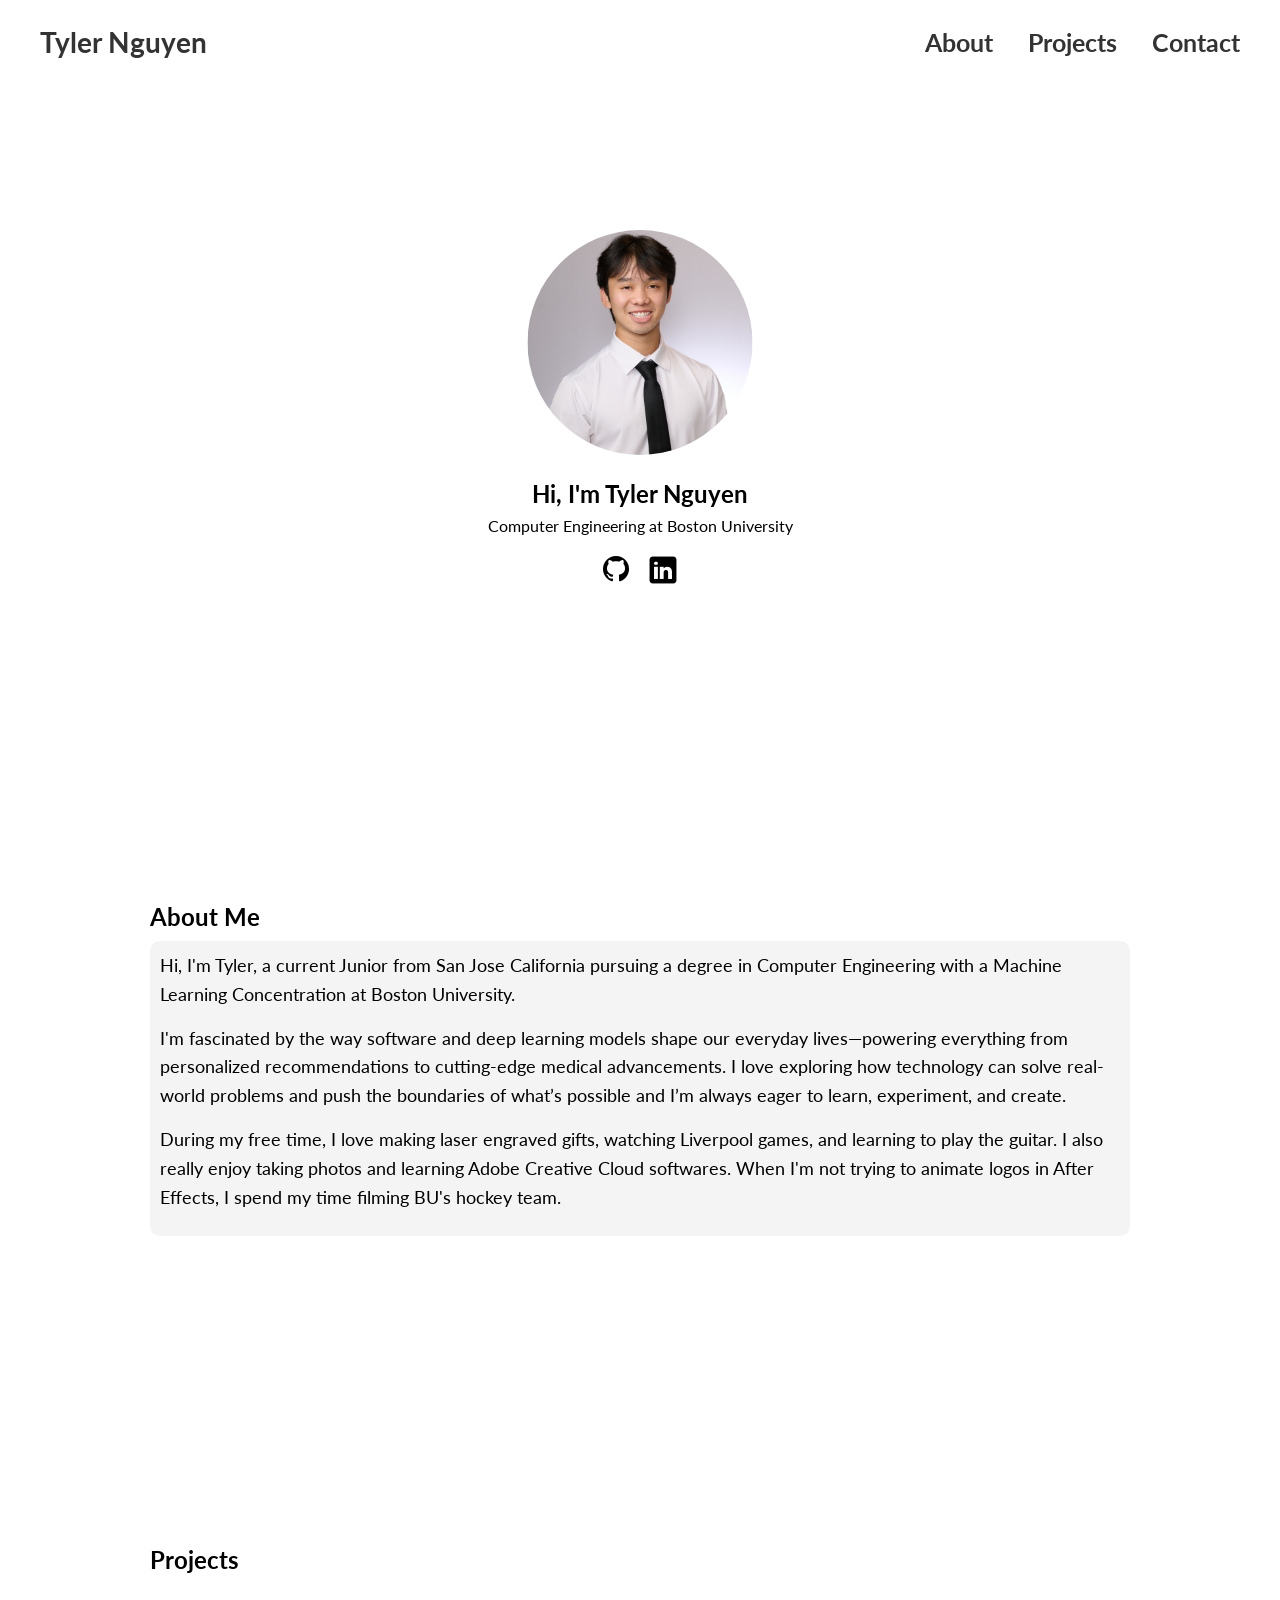
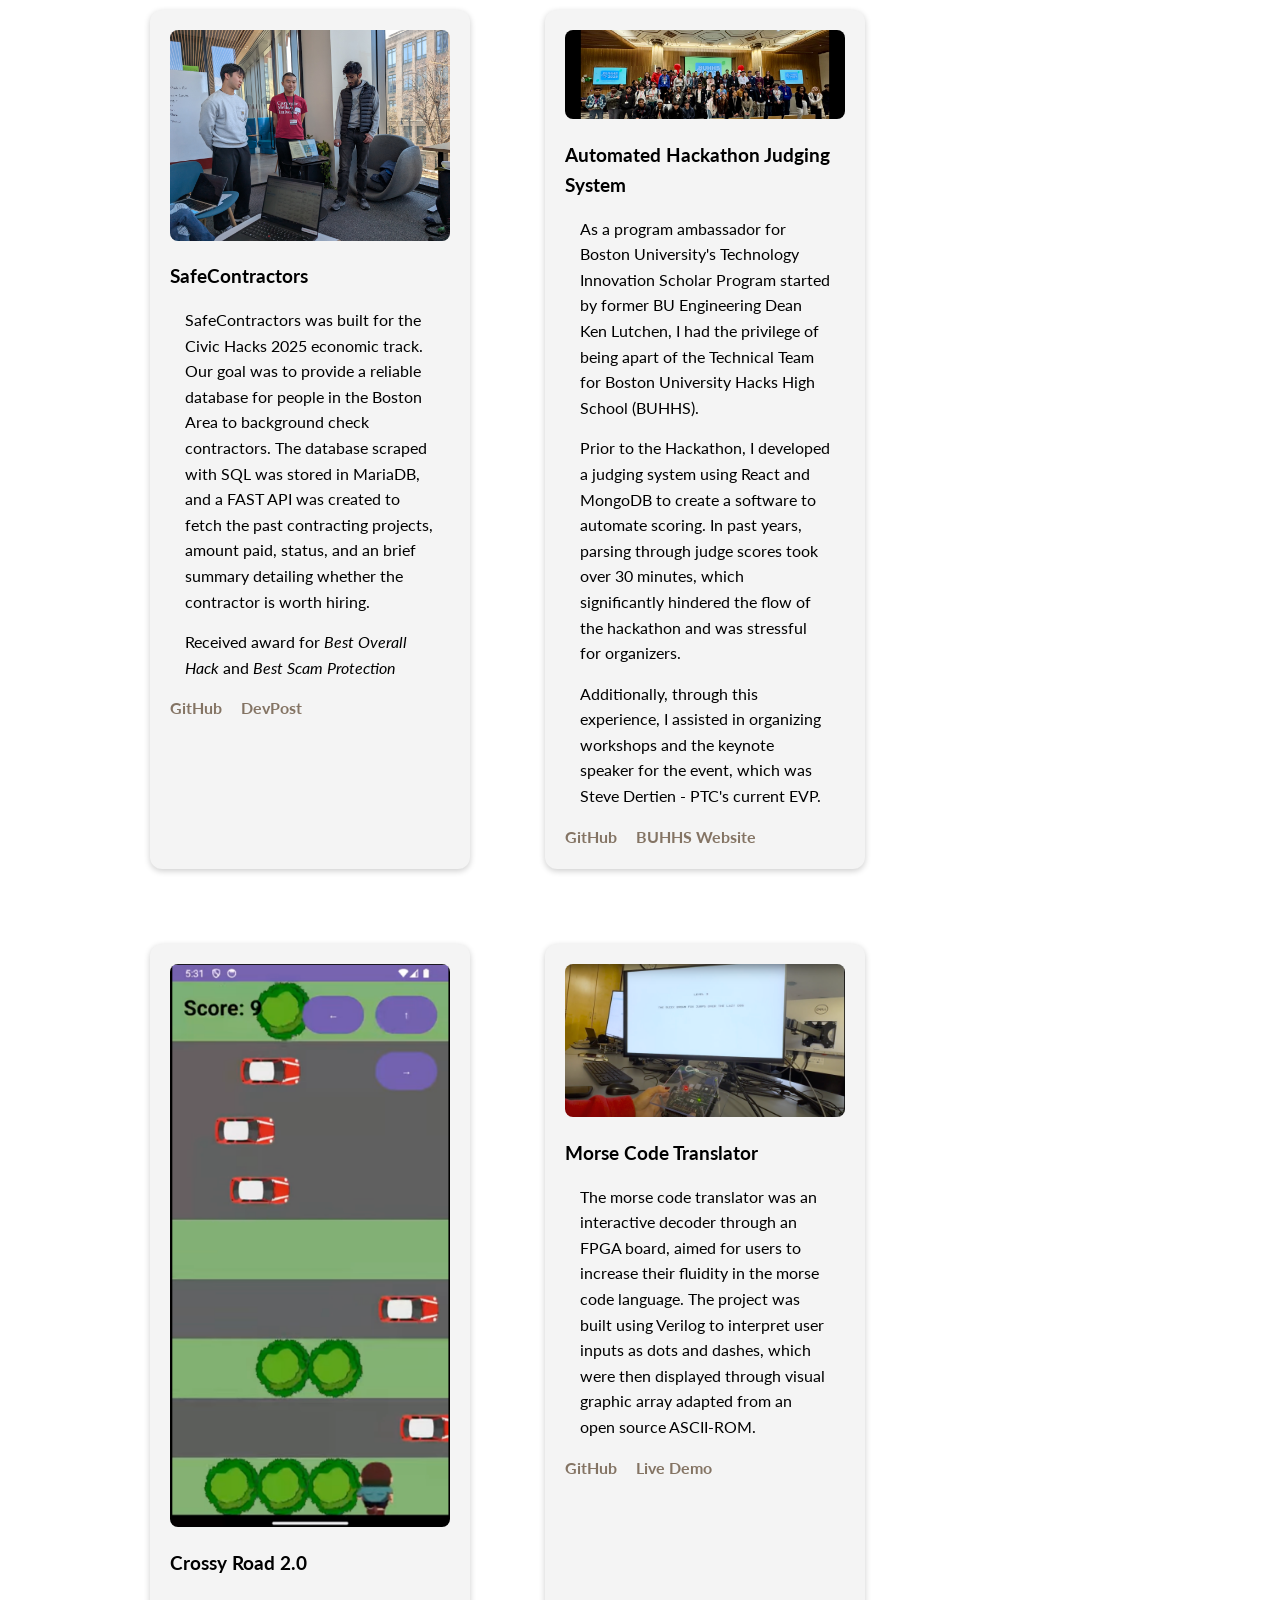
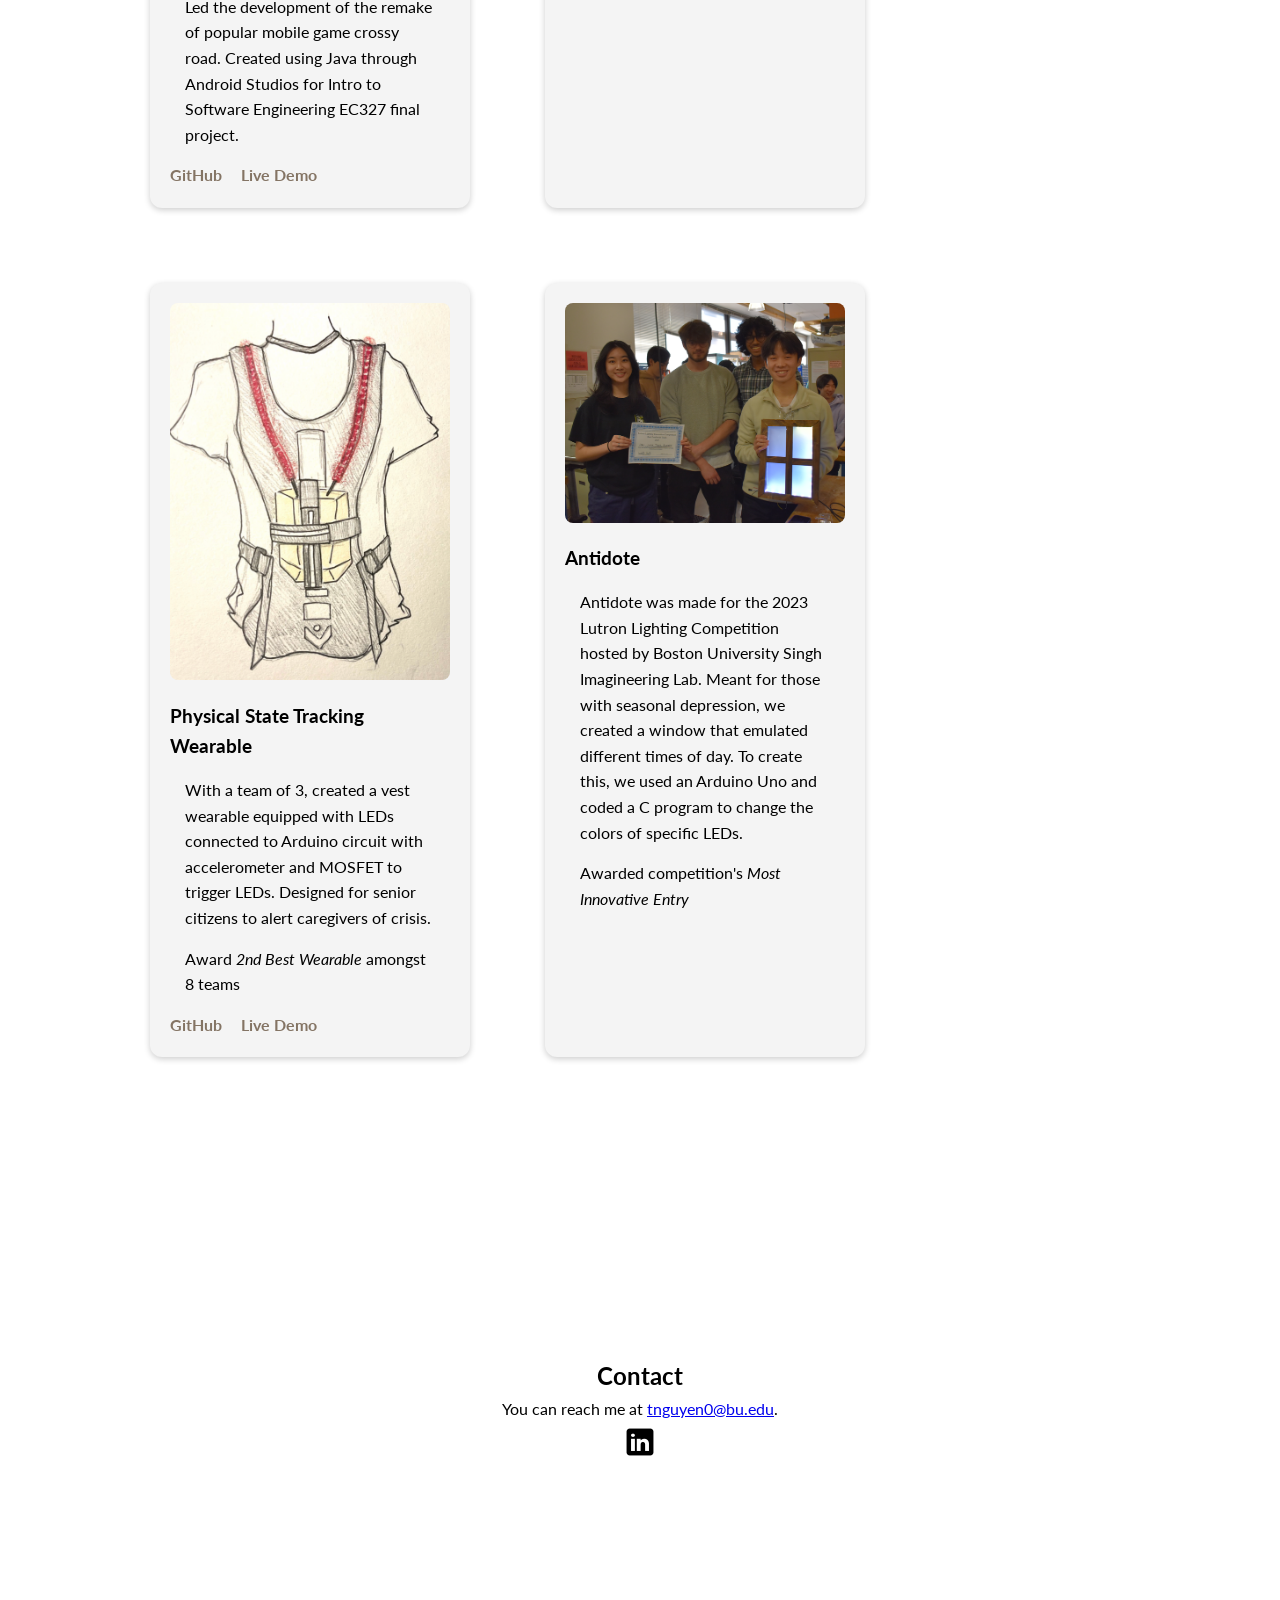
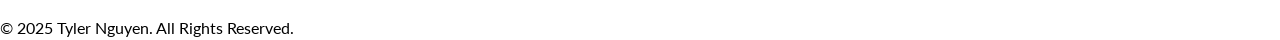
==== index.html @ a9793515 "basic functionality" ====
<!DOCTYPE html>
<html lang="en">
<head>
  <meta charset="UTF-8">
  <meta name="viewport" content="width=device-width, initial-scale=1.0">
  <title>Tyler Nguyen's Portfolio</title>
  <link rel="stylesheet" href="style.css">
</head>
<body>
  <!-- Navigation Bar -->
  <header>
    <div class="top-bar">
      <div class="profile-icon">
        <a href="#about"> Tyler Nguyen </a>
      </div>
      <nav class="top-nav">
        <ul>
          <li><a href="about">About</a></li>
          <li><a href="projects">Projects</a></li>
          <li><a href="contact">Contact</a></li>
        </ul>
      </nav>
    </div>
  </header>

  <!-- About Section -->
  <section id="about">
    <div class="profile-container">
      <!-- Profile Picture -->
      <img class="profile-pic" src="TylerNguyenprofile.jpg" alt="Tyler Nguyen">
      <!-- Profile Info and Social Icons -->
      <div class="profile-info">
        <h1>Hi, I'm Tyler Nguyen</h1>
        <p>Computer Engineering at Boston University</p>
        <div id="icon-links">
          <img 
            src="images/github-icon.png" 
            alt="GitHub" 
            class="icon"
            onclick="window.open('https://github.com/tylrnguyen', '_blank')"
          />
          <img 
            src="images/linkedin-pic.png" 
            alt="LinkedIn" 
            class="icon"
            onclick="window.open('https://www.linkedin.com/in/tyler-nguyen-731602294/', '_blank')"
          />
        </div>
      </div>
    </div>
  </section>

  <section id="about-section">
    <h1>About Me</h1>
    <div class="about-section">
      <p>Hi, I'm Tyler, a current Junior from San Jose California pursuing a degree in Computer Engineering with a Machine Learning Concentration at Boston University.</p>
      <p>I'm fascinated by the way software and deep learning models shape our everyday lives—powering everything from personalized recommendations to cutting-edge medical advancements. I love exploring how technology can solve real-world problems and push the boundaries of what’s possible and I’m always eager to learn, experiment, and create.</p>
      <p>During my free time, I love making laser engraved gifts, watching Liverpool games, and learning to play the guitar. I also really enjoy taking photos and learning Adobe Creative Cloud softwares. When I'm not trying to animate logos in After Effects, I spend my time filming BU's hockey team.</p>
    </div>
  </section>

  <!-- Projects Section -->
  <section id="projects">
    <h2>Projects</h2>
    
    <div class="projects-container">
      
      <!-- Project 1 -->
      <div class="project-card">
        <img src="images/project1.jpg" alt="Project 1" class="project-image">
        <div class="project-info">
          <h3>SafeContractors</h3>
          <p>SafeContractors was built for the Civic Hacks 2025 economic track. Our goal was to provide a reliable database for people in the Boston Area to background check contractors. The database scraped with SQL was stored in MariaDB, and a FAST API was created to fetch the past contracting projects, amount paid, status, and an brief summary detailing whether the contractor is worth hiring.</p>
          <p>Received award for <i>Best Overall Hack</i> and <i>Best Scam Protection</i></p>
          <div class="project-links">
            <a href="https://github.com/Aseeef/safe-contractor" target="_blank">GitHub</a>
            <a href="https://devpost.com/software/safe-contractors" target="_blank">DevPost</a>
          </div>
        </div>
      </div>
  
      <!-- Project 2 -->
      <div class="project-card">
        <img src="images/project-2.jpeg" alt="Project 2" class="project-image">
        <div class="project-info">
          <h3>Automated Hackathon Judging System</h3>
          <p>As a program ambassador for Boston University's Technology Innovation Scholar Program started by former BU Engineering Dean Ken Lutchen, I had the privilege of being apart of the Technical Team for Boston University Hacks High School (BUHHS).</p>
          <p>Prior to the Hackathon, I developed a judging system using React and MongoDB to create a software to automate scoring. In past years, parsing through judge scores took over 30 minutes, which significantly hindered the flow of the hackathon and was stressful for organizers.</p>
          <p>Additionally, through this experience, I assisted in organizing workshops and the keynote speaker for the event, which was Steve Dertien - PTC's current EVP.</p>
          <div class="project-links">
            <a href="https://github.com/tylrnguyen/BUHHS-judging" target="_blank">GitHub</a>
            <a href="https://buhhs.com/" target="_blank">BUHHS Website</a>
          </div>
        </div>
      </div>

      <!-- Project 4 -->
      <div class="project-card">
        <img src="images/project-4.png" alt="Project 4" class="project-image">
        <div class="project-info">
          <h3>Crossy Road 2.0</h3>
          <p>Led the development of the remake of popular mobile game crossy road. Created using Java through Android Studios for Intro to Software Engineering EC327 final project. </p>
          <div class="project-links">
            <a href="https://github.com/tylrnguyen/crossy-road-remix" target="_blank">GitHub</a>
            <a href="https://www.youtube.com/watch?v=ATaiEczR6pk&ab_channel=TylerNguyen" target="_blank">Live Demo</a>
          </div>
        </div>
      </div>

      <!-- Project 3 -->
      <div class="project-card">
        <img src="images/project-3.png" alt="Project 3" class="project-image">
        <div class="project-info">
          <h3>Morse Code Translator</h3>
          <p>The morse code translator was an interactive decoder through an FPGA board, aimed for users to increase their fluidity in the morse code language. The project was built using Verilog to interpret user inputs as dots and dashes, which were then displayed through visual graphic array adapted from an open source ASCII-ROM.</p>
          <div class="project-links">
            <a href="https://github.com/eg-conley/EC311_project" target="_blank">GitHub</a>
            <a href="https://www.youtube.com/watch?v=uQqC6ffjwro" target="_blank">Live Demo</a>
          </div>
        </div>
      </div>

      

      <!-- Project 5 -->
      <div class="project-card">
        <img src="images/project-5.png" alt="Project 5" class="project-image">
        <div class="project-info">
          <h3>Physical State Tracking Wearable</h3>
          <p>With a team of 3, created a vest wearable equipped with LEDs connected to Arduino circuit with accelerometer and MOSFET to trigger LEDs. Designed for senior citizens to alert caregivers of crisis.</p>
          <p>Award <i>2nd Best Wearable</i> amongst 8 teams</p>
          <div class="project-links">
            <a href="https://github.com/yourgithub/project2" target="_blank">GitHub</a>
            <a href="https://yourprojectlink.com" target="_blank">Live Demo</a>
          </div>
        </div>
      </div>

      <!-- Project 6 -->
      <div class="project-card">
        <img src="images/project-6.png" alt="Project 6" class="project-image">
        <div class="project-info">
          <h3>Antidote</h3>
          <p>Antidote was made for the 2023 Lutron Lighting Competition hosted by Boston University Singh Imagineering Lab. Meant for those with seasonal depression, we created a window that emulated different times of day. To create this, we used an Arduino Uno and coded a C program to change the colors of specific LEDs.</p>
          <p>Awarded competition's <i>Most Innovative Entry</i> </p>
          <!--
          <div class="project-links">
            <a href="https://github.com/yourgithub/project2" target="_blank">GitHub</a>
            <a href="https://yourprojectlink.com" target="_blank">Live Demo</a>
          </div>
          -->
        </div>
      </div>
  
    </div>
  </section>

  <!-- Contact Section -->
  <section id="contact">
    <h1>Contact</h1>
    <p>You can reach me at <a href="mailto:tnguyen0@bu.edu">tnguyen0@bu.edu</a>.</p>
    <!-- Add LinkedIn Icon -->
    <div id="contact-icons">
      <img 
        src="images/linkedin-pic.png" 
        alt="LinkedIn" 
        class="icon"
        onclick="window.open('https://www.linkedin.com/in/tyler-nguyen-731602294/', '_blank')"
      />
    </div>
  </section>

  <footer>
    <p>© 2025 Tyler Nguyen. All Rights Reserved.</p>
  </footer>

  <!-- External and Custom Scripts -->
  <script src="https://ui.aceternity.com/path/to/aceternity-ui.min.js"></script>
  <script src="script.js"></script>
</body>
</html>
---- style.css ----
/* Basic styles */
@import url('https://fonts.googleapis.com/css2?family=Lato:wght@300;400;700;900&display=swap');

* {
  margin: 0;
  padding: 0;
  box-sizing: border-box;
}

body {
  font-family: "Lato", sans-serif;
  line-height: 1.6;
  padding-top: 80px;
}

html {
  scroll-behavior: smooth;
}

header {
  position: fixed;
  top: 0;
  left: 0;
  width: 100%;
  z-index: 1000; /* Ensures the header stays on top */
  background-color: #fff; /* Add a background if needed */
  padding: 10px 20px;
}

.top-bar {
  display: flex;
  justify-content: space-between;
  align-items: center;
  padding: 10px 20px; 
}

.profile-icon a {
  text-decoration: none;
  color: #333;
  font-weight: bold;
  font-size: 28px;
}

.top-nav ul {
  list-style: none;
  display: flex;
}

.top-nav li {
  margin-left: 35px;
}

.top-nav a {
  text-decoration: none;
  color: #333;
  font-weight: bold;
  font-size: 25px;
}

/* Profile Section */
.profile-container {
  position: relative;
  padding-top: 75px; /* Adjust to provide space for the profile picture */
}

.profile-pic {
  width: 225px;
  height: 225px;
  border-radius: 50%;
  object-fit: cover;
  object-position: 35%;
  position: absolute;
  top: 0;
  left: 50%;
  transform: translateX(-50%);
}

.profile-info {
  text-align: center;
  margin-top: 170px; /* Space to push the text below the profile picture */
}

/* Social Icons in About Section */
#icon-links {
  margin-top: 10px;
}

#icon-links .icon {
  width: 32px;
  height: 32px;
  margin: 5px;
  cursor: pointer;
}

/* Section Styling */
section {
  padding: 150px;
}

/* About */
.about-section {
  margin-top: 5px;
  margin-bottom: 5px;
  font-size: 18px;
  background-color: #f4f4f4;
  padding: 10px;
  border-radius: 10px;
}

.about-section p {
  margin-bottom: 15px;
}


.projects-container {
  display: flex;
  flex-wrap: wrap; 
  /* grid-template-columns: repeat(auto-fil, minmax(300px,1fr)); */ 
  gap: 75px; 
  margin-top: 30px;
}
/* Project Card */

.project-card {
  background-color: #f4f4f4; /* or #fff, depending on your design */
  color: rgb(0, 0, 0); /* switch to #333 if using a white background */
  width: 320px;
  border-radius: 12px;
  padding: 20px;
  box-shadow: 0 2px 6px rgba(0, 0, 0, 0.2);
  transition: transform 0.2s ease, box-shadow 0.2s ease;
}

.project-image {
  width: 100%;
  height: auto; /* maintain aspect ratio */
  border-radius: 8px;
  margin-bottom: 15px;
}

.project-card:hover {
  transform: translateY(-4px);
  box-shadow: 0 8px 15px rgba(0, 0, 0, 0.25);
}

.project-title {
  font-size: 1.5rem;
  margin-bottom: 10px;
  /* If you want to transform text, e.g. uppercase: text-transform: uppercase; */
}

.project-tech {
  font-size: 0.9rem;
  margin-bottom: 10px;
}

.project-links a {
  color: #847464; /* Example Spotify green or your brand color */
  text-decoration: none;
  font-weight: bold;
  margin-right: 15px;
  transition: color 0.2s ease;
}

.project-links a:hover {
  color: #8aaecc; /* Slightly lighter shade on hover */
}

.project-info p {
  margin: 15px; 
}

#contact {
  text-align: center;
  padding: 150px 20px; /* You can adjust the padding if needed */
}

#contact-icons {
  margin-top: 5px;
  /* Center the icons by using inline-block along with text-align on the parent (#contact) */
}

#contact-icons .icon {
  width: 32px;
  height: 32px;
}
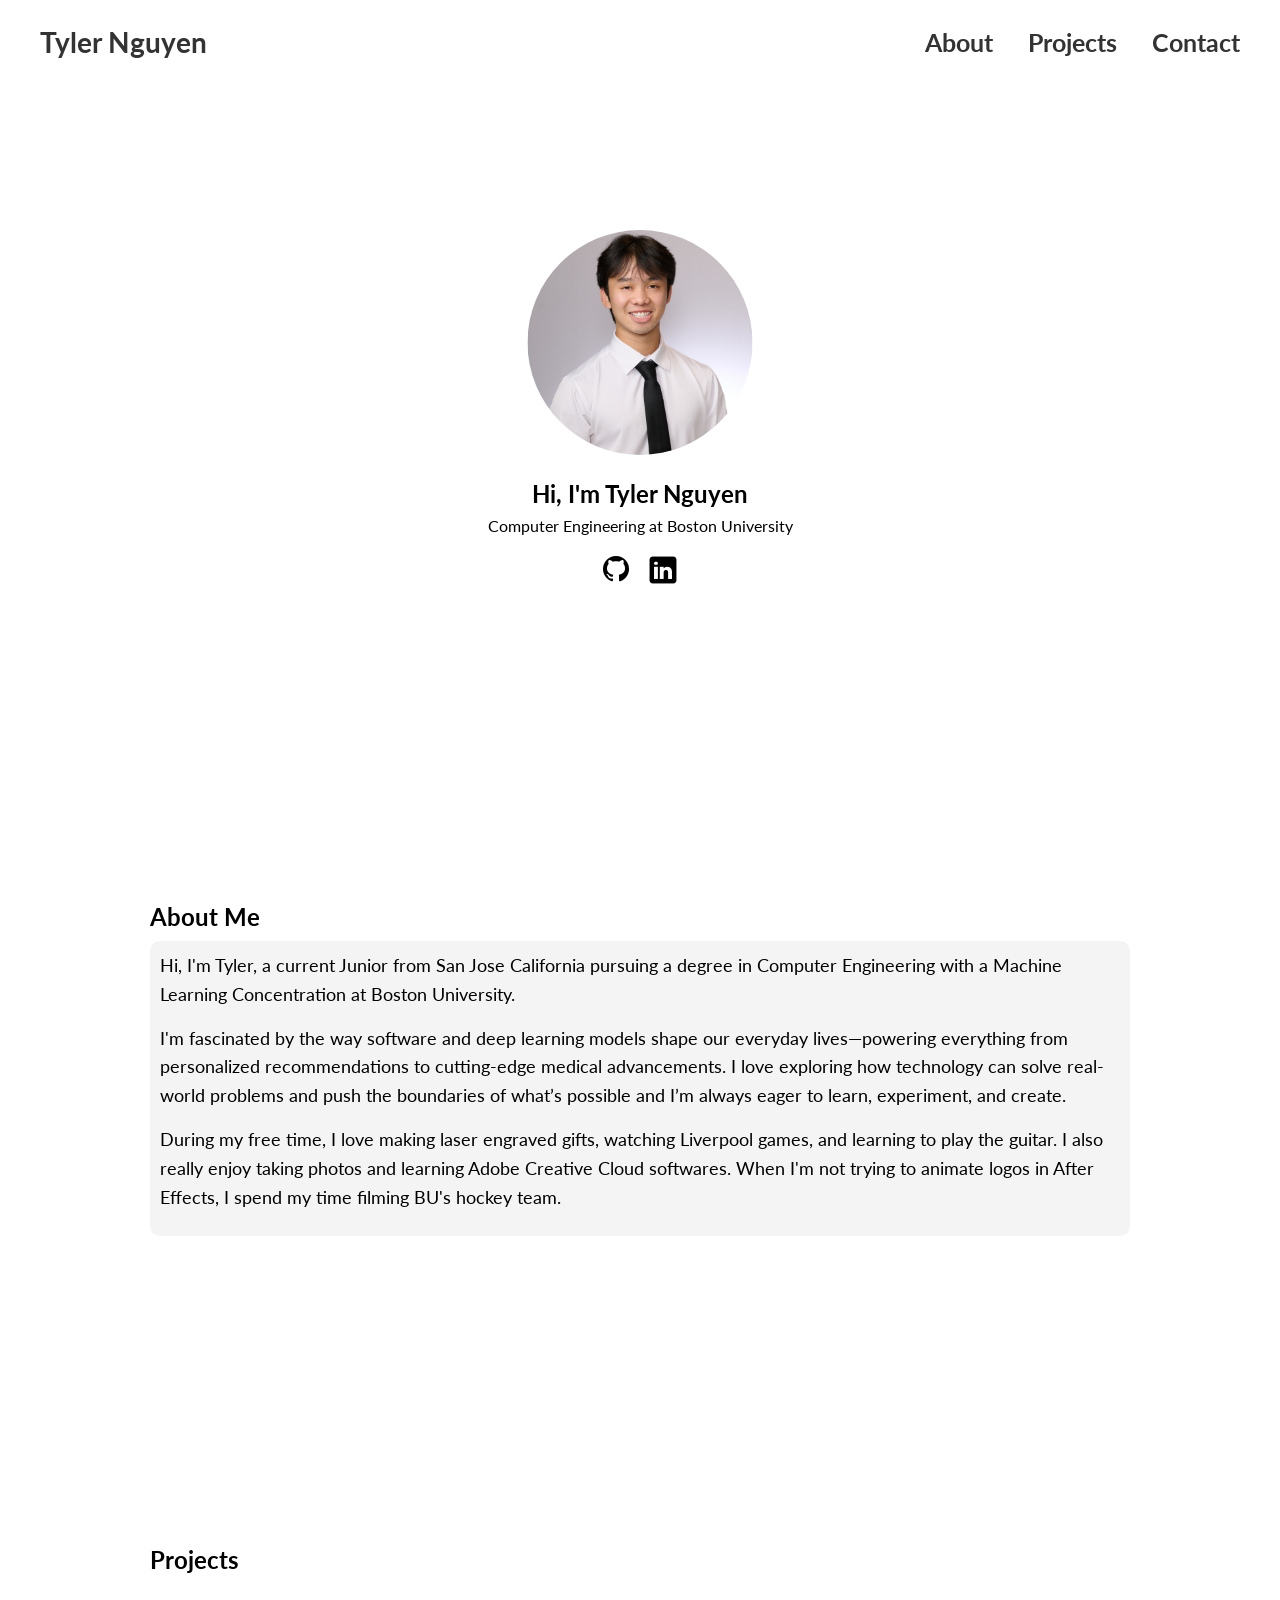
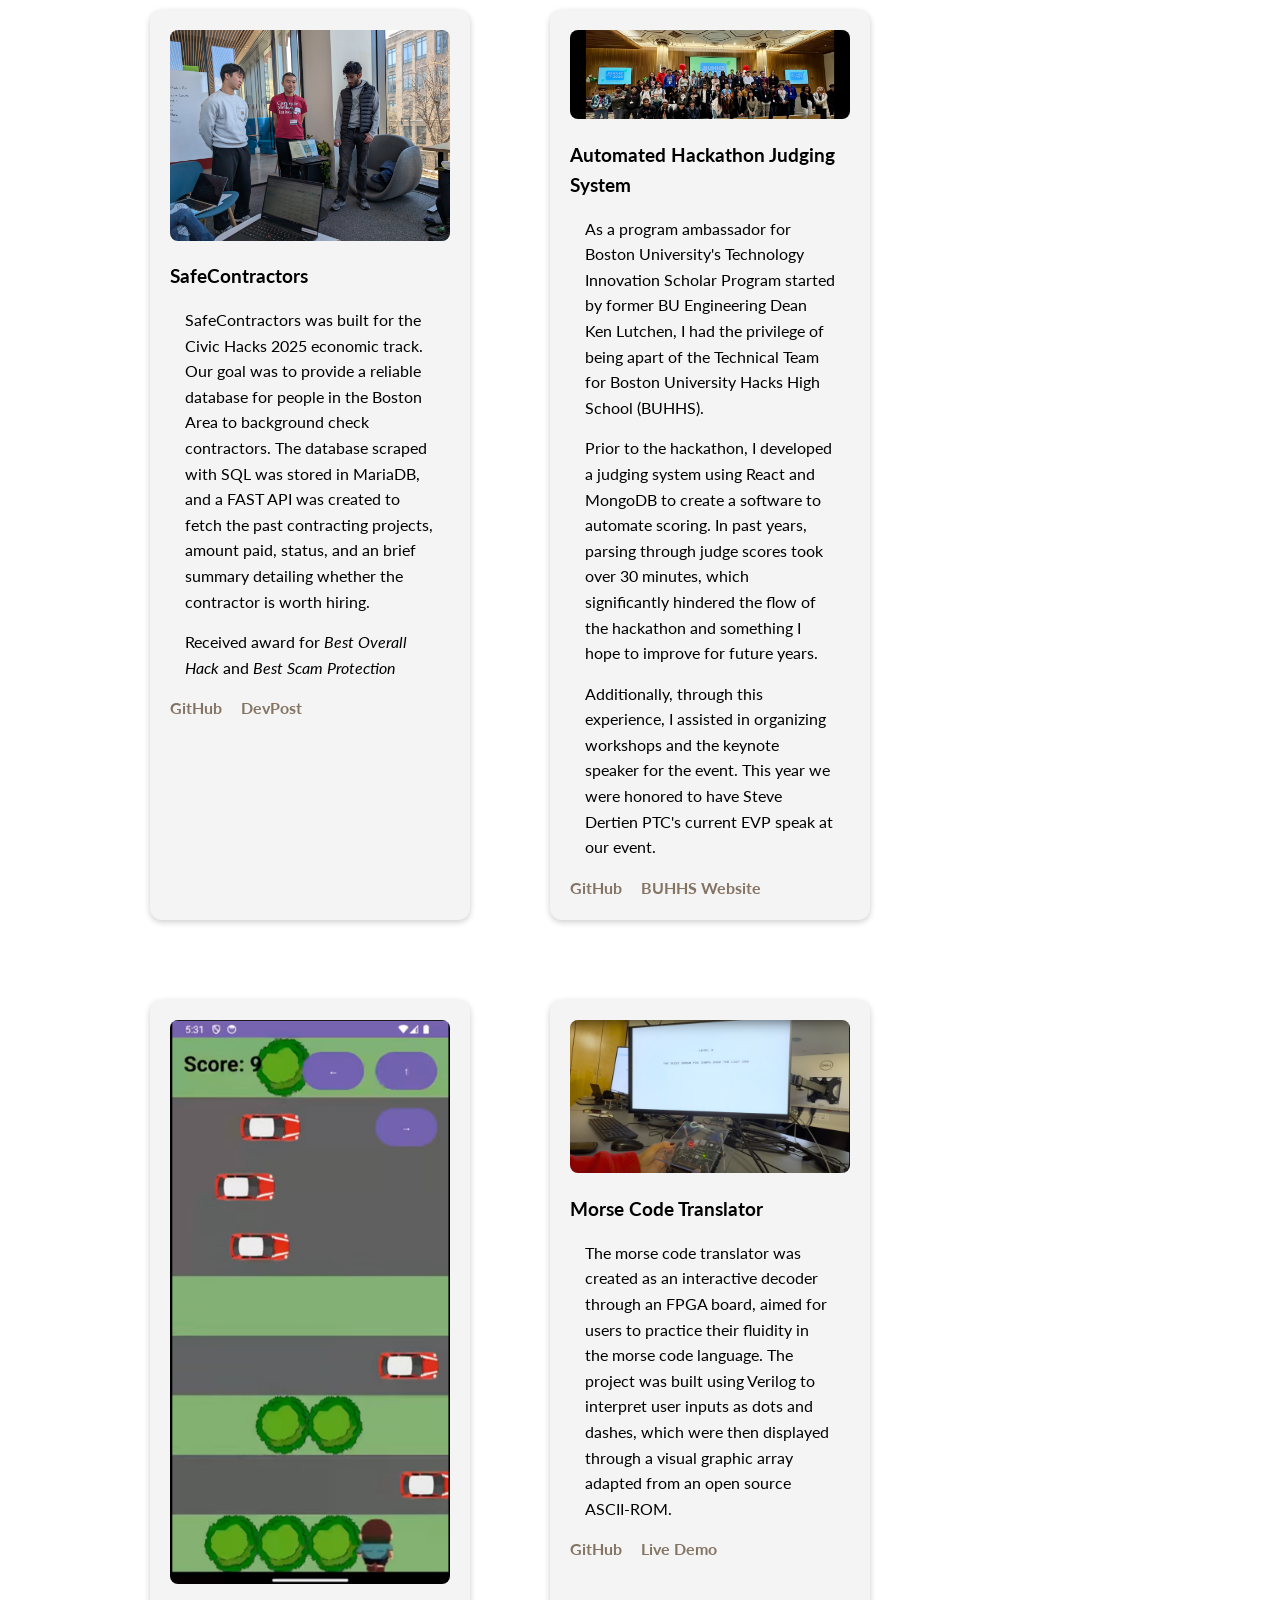
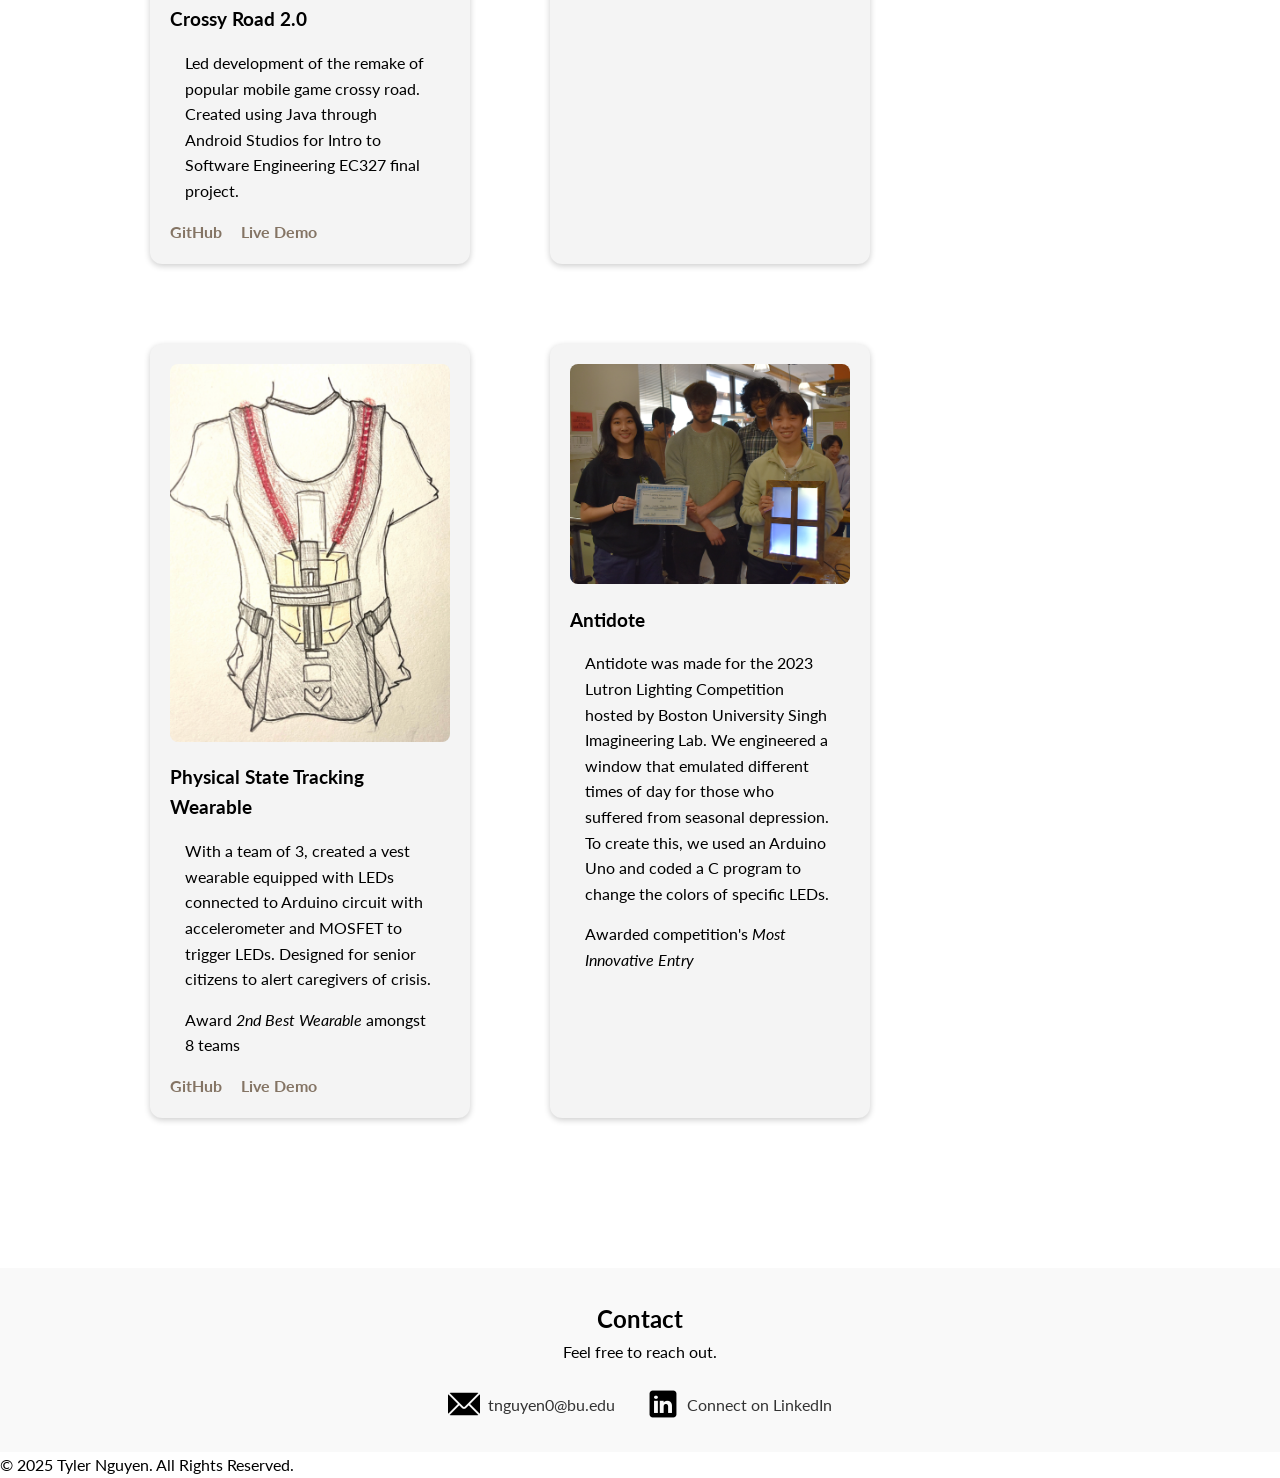
==== commit b2e580f0: "contact update" ====
--- a/index.html
+++ b/index.html
@@ -15,9 +15,9 @@
       </div>
       <nav class="top-nav">
         <ul>
-          <li><a href="about">About</a></li>
-          <li><a href="projects">Projects</a></li>
-          <li><a href="contact">Contact</a></li>
+          <li><a href="#about">About</a></li>
+          <li><a href="#projects">Projects</a></li>
+          <li><a href="#contact">Contact</a></li>
         </ul>
       </nav>
     </div>
@@ -85,8 +85,8 @@
         <div class="project-info">
           <h3>Automated Hackathon Judging System</h3>
           <p>As a program ambassador for Boston University's Technology Innovation Scholar Program started by former BU Engineering Dean Ken Lutchen, I had the privilege of being apart of the Technical Team for Boston University Hacks High School (BUHHS).</p>
-          <p>Prior to the Hackathon, I developed a judging system using React and MongoDB to create a software to automate scoring. In past years, parsing through judge scores took over 30 minutes, which significantly hindered the flow of the hackathon and was stressful for organizers.</p>
-          <p>Additionally, through this experience, I assisted in organizing workshops and the keynote speaker for the event, which was Steve Dertien - PTC's current EVP.</p>
+          <p>Prior to the hackathon, I developed a judging system using React and MongoDB to create a software to automate scoring. In past years, parsing through judge scores took over 30 minutes, which significantly hindered the flow of the hackathon and something I hope to improve for future years.</p>
+          <p>Additionally, through this experience, I assisted in organizing workshops and the keynote speaker for the event. This year we were honored to have Steve Dertien PTC's current EVP speak at our event.</p>
           <div class="project-links">
             <a href="https://github.com/tylrnguyen/BUHHS-judging" target="_blank">GitHub</a>
             <a href="https://buhhs.com/" target="_blank">BUHHS Website</a>
@@ -99,7 +99,7 @@
         <img src="images/project-4.png" alt="Project 4" class="project-image">
         <div class="project-info">
           <h3>Crossy Road 2.0</h3>
-          <p>Led the development of the remake of popular mobile game crossy road. Created using Java through Android Studios for Intro to Software Engineering EC327 final project. </p>
+          <p>Led development of the remake of popular mobile game crossy road. Created using Java through Android Studios for Intro to Software Engineering EC327 final project. </p>
           <div class="project-links">
             <a href="https://github.com/tylrnguyen/crossy-road-remix" target="_blank">GitHub</a>
             <a href="https://www.youtube.com/watch?v=ATaiEczR6pk&ab_channel=TylerNguyen" target="_blank">Live Demo</a>
@@ -112,7 +112,7 @@
         <img src="images/project-3.png" alt="Project 3" class="project-image">
         <div class="project-info">
           <h3>Morse Code Translator</h3>
-          <p>The morse code translator was an interactive decoder through an FPGA board, aimed for users to increase their fluidity in the morse code language. The project was built using Verilog to interpret user inputs as dots and dashes, which were then displayed through visual graphic array adapted from an open source ASCII-ROM.</p>
+          <p>The morse code translator was created as an interactive decoder through an FPGA board, aimed for users to practice their fluidity in the morse code language. The project was built using Verilog to interpret user inputs as dots and dashes, which were then displayed through a visual graphic array adapted from an open source ASCII-ROM.</p>
           <div class="project-links">
             <a href="https://github.com/eg-conley/EC311_project" target="_blank">GitHub</a>
             <a href="https://www.youtube.com/watch?v=uQqC6ffjwro" target="_blank">Live Demo</a>
@@ -141,7 +141,7 @@
         <img src="images/project-6.png" alt="Project 6" class="project-image">
         <div class="project-info">
           <h3>Antidote</h3>
-          <p>Antidote was made for the 2023 Lutron Lighting Competition hosted by Boston University Singh Imagineering Lab. Meant for those with seasonal depression, we created a window that emulated different times of day. To create this, we used an Arduino Uno and coded a C program to change the colors of specific LEDs.</p>
+          <p>Antidote was made for the 2023 Lutron Lighting Competition hosted by Boston University Singh Imagineering Lab. We engineered a window that emulated different times of day for those who suffered from seasonal depression. To create this, we used an Arduino Uno and coded a C program to change the colors of specific LEDs.</p>
           <p>Awarded competition's <i>Most Innovative Entry</i> </p>
           <!--
           <div class="project-links">
@@ -157,18 +157,23 @@
 
   <!-- Contact Section -->
   <section id="contact">
-    <h1>Contact</h1>
-    <p>You can reach me at <a href="mailto:tnguyen0@bu.edu">tnguyen0@bu.edu</a>.</p>
-    <!-- Add LinkedIn Icon -->
-    <div id="contact-icons">
-      <img 
-        src="images/linkedin-pic.png" 
-        alt="LinkedIn" 
-        class="icon"
-        onclick="window.open('https://www.linkedin.com/in/tyler-nguyen-731602294/', '_blank')"
-      />
+    <div class="contact-container">
+      <h2>Contact</h2>
+      <p>Feel free to reach out.</p>
+      <div class="contact-options">
+        <a href="mailto:tnguyen0@bu.edu" class="contact-option">
+          <!-- You can replace with an email icon if available -->
+          <img src="images/email-icon.png" alt="Email Icon" class="icon" />
+          <span>tnguyen0@bu.edu</span>
+        </a>
+        <a href="https://www.linkedin.com/in/tyler-nguyen-731602294/" class="contact-option" target="_blank" rel="noopener noreferrer">
+          <img src="images/linkedin-pic.png" alt="LinkedIn Profile" class="icon" />
+          <span>Connect on LinkedIn</span>
+        </a>
+      </div>
     </div>
   </section>
+  
 
   <footer>
     <p>© 2025 Tyler Nguyen. All Rights Reserved.</p>
--- a/style.css
+++ b/style.css
@@ -116,7 +116,7 @@
   display: flex;
   flex-wrap: wrap; 
   /* grid-template-columns: repeat(auto-fil, minmax(300px,1fr)); */ 
-  gap: 75px; 
+  gap: 80px; 
   margin-top: 30px;
 }
 /* Project Card */
@@ -171,16 +171,37 @@
 }
 
 #contact {
+  padding: 2rem;
+  background-color: #f9f9f9;
   text-align: center;
-  padding: 150px 20px; /* You can adjust the padding if needed */
-}
-
-#contact-icons {
-  margin-top: 5px;
-  /* Center the icons by using inline-block along with text-align on the parent (#contact) */
-}
-
-#contact-icons .icon {
+}
+
+.contact-container {
+  max-width: 600px;
+  margin: 0 auto;
+}
+
+.contact-options {
+  display: flex;
+  justify-content: center;
+  gap: 2rem;
+  margin-top: 1.5rem;
+}
+
+.contact-option {
+  display: flex;
+  align-items: center;
+  text-decoration: none;
+  color: #333;
+  transition: color 0.3s ease;
+}
+
+.contact-option:hover {
+  color: #0077b5; /* Example hover color (LinkedIn blue) */
+}
+
+.contact-option .icon {
   width: 32px;
   height: 32px;
+  margin-right: 0.5rem;
 }
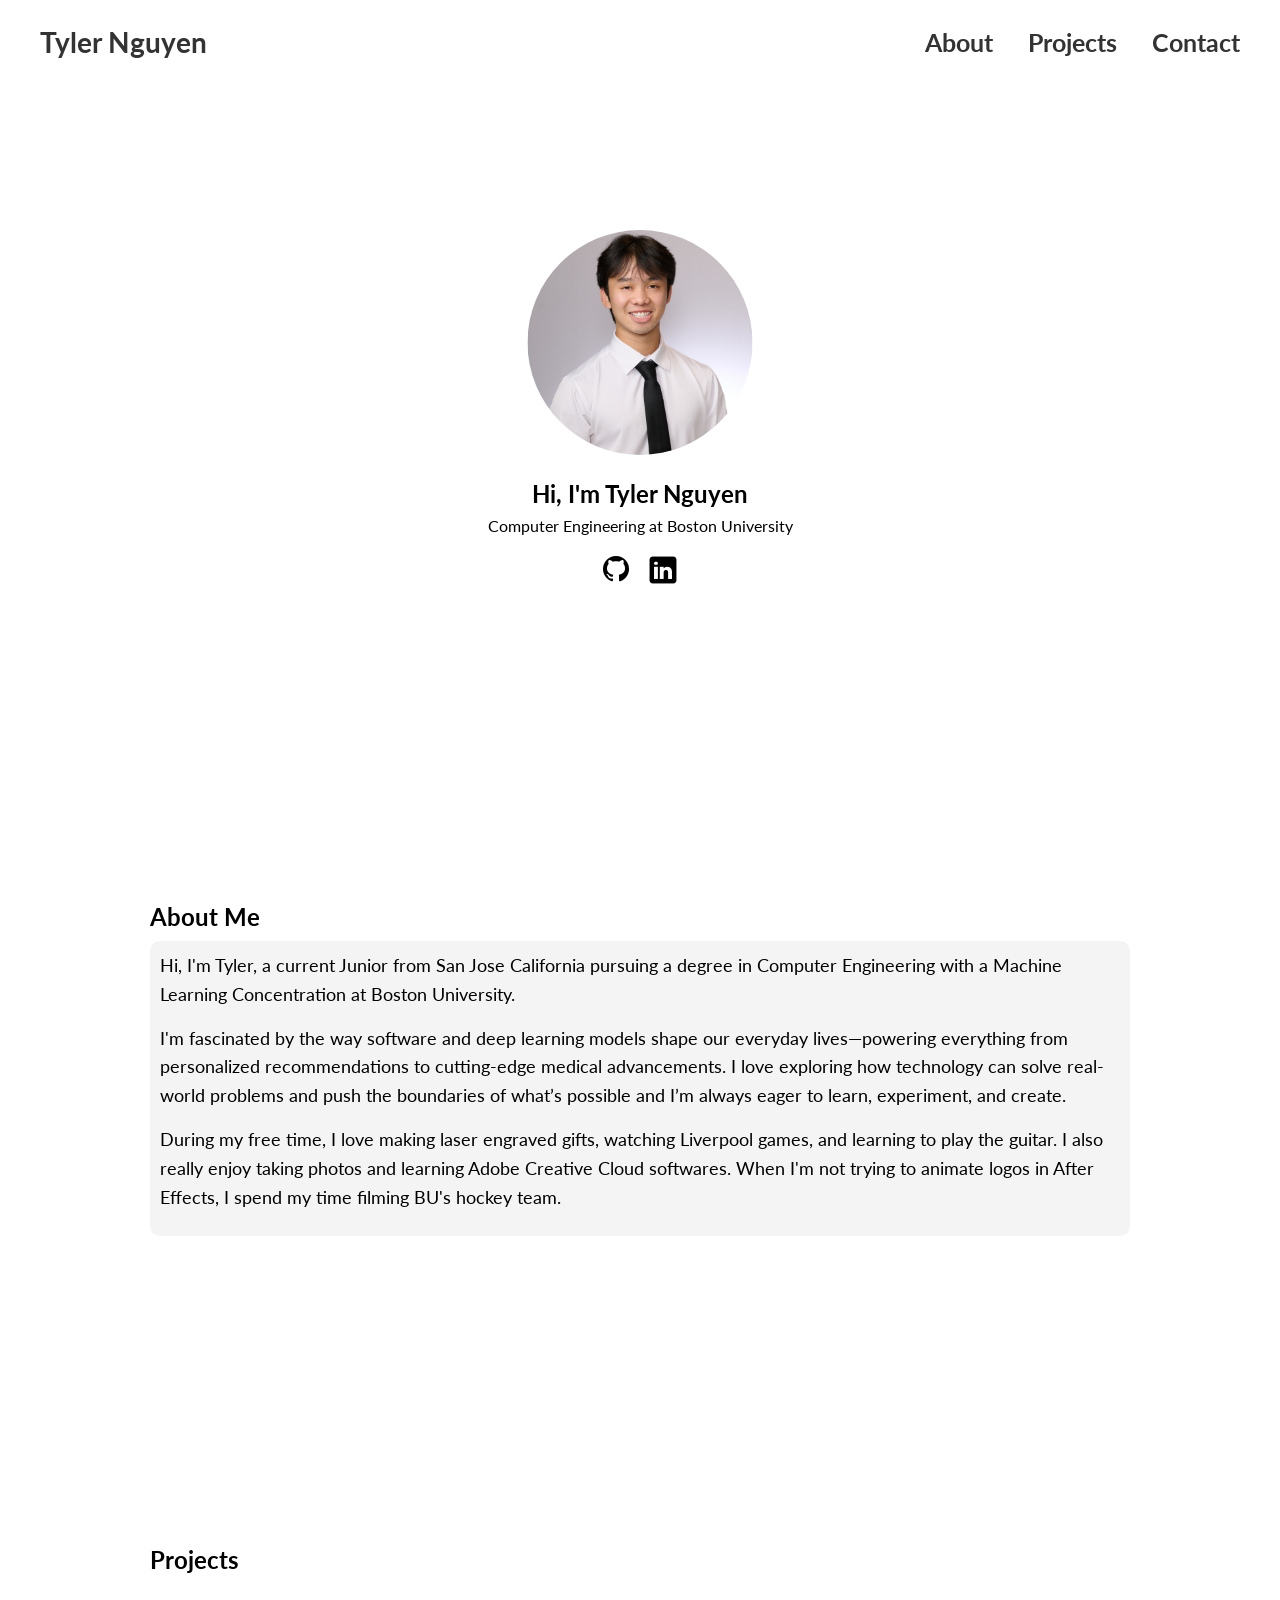
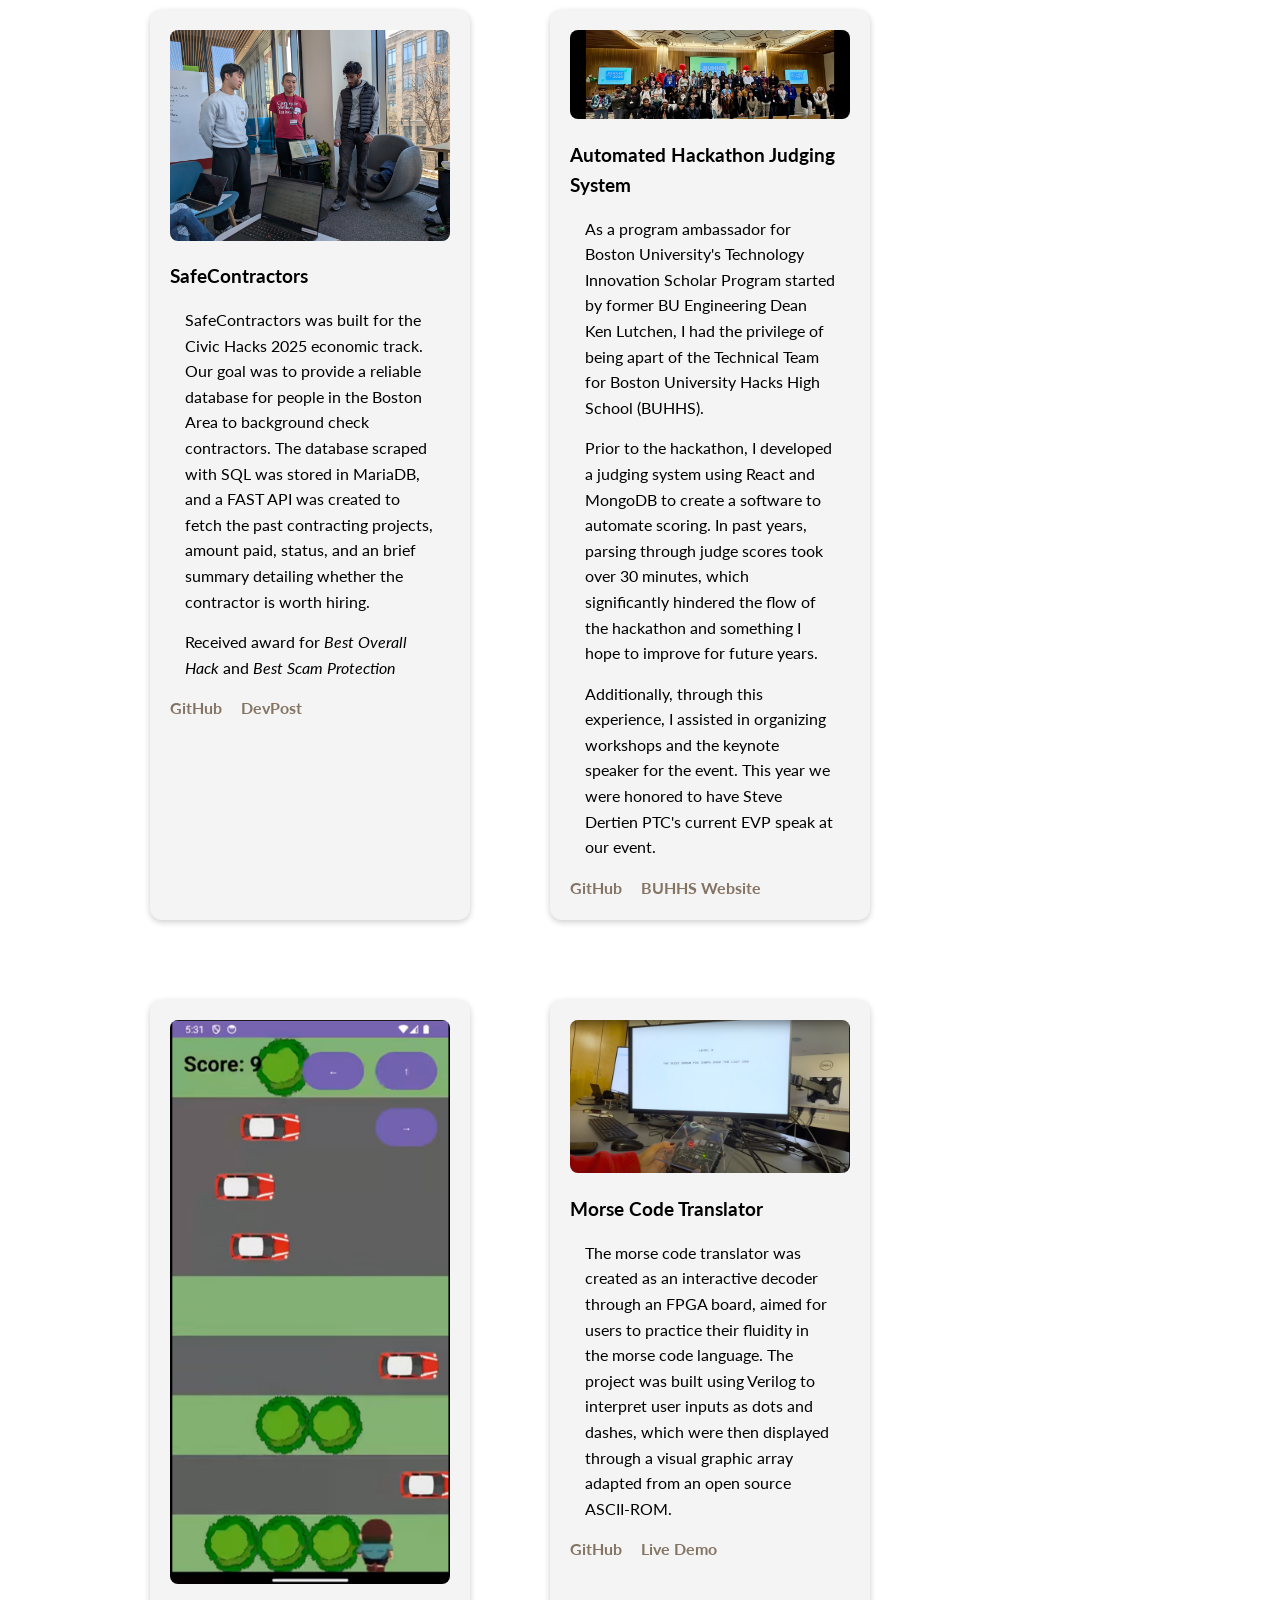
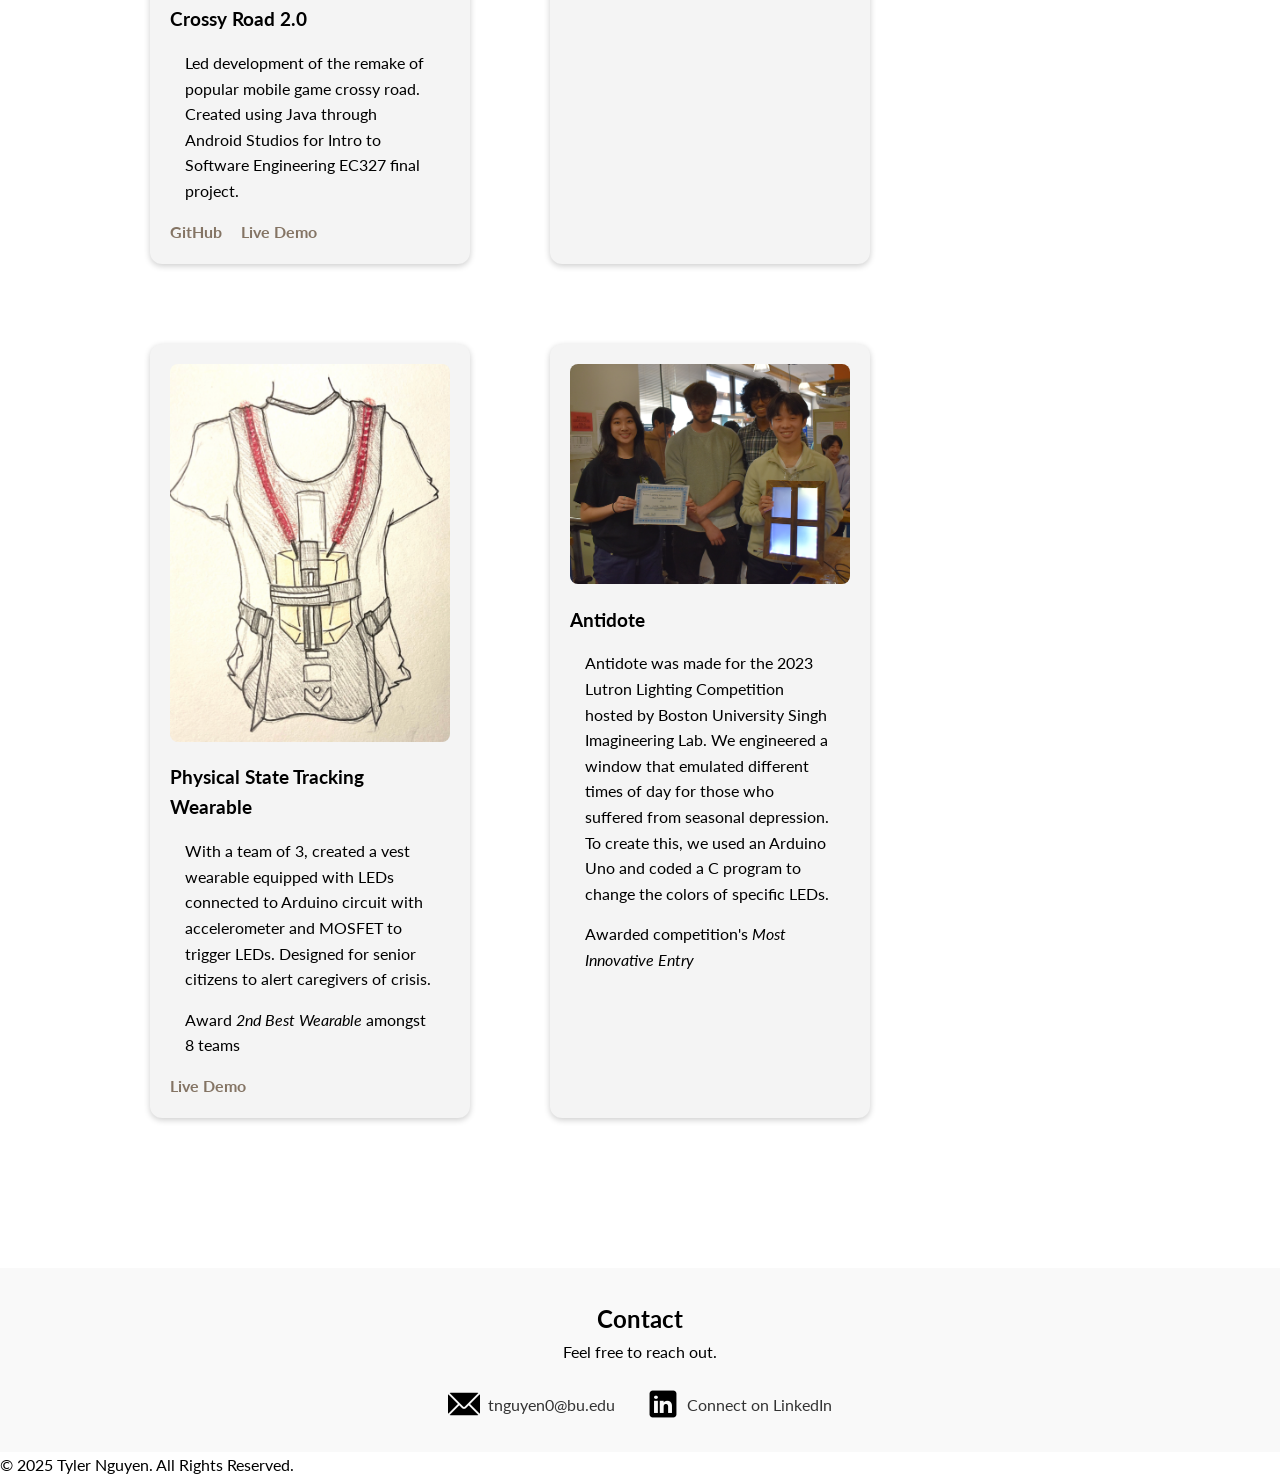
==== commit 9db17d43: "link fixes" ====
--- a/index.html
+++ b/index.html
@@ -130,7 +130,7 @@
           <p>With a team of 3, created a vest wearable equipped with LEDs connected to Arduino circuit with accelerometer and MOSFET to trigger LEDs. Designed for senior citizens to alert caregivers of crisis.</p>
           <p>Award <i>2nd Best Wearable</i> amongst 8 teams</p>
           <div class="project-links">
-            <a href="https://github.com/yourgithub/project2" target="_blank">GitHub</a>
+            <!-- <a href="https://github.com/yourgithub/project2" target="_blank">GitHub</a> -->
             <a href="https://yourprojectlink.com" target="_blank">Live Demo</a>
           </div>
         </div>
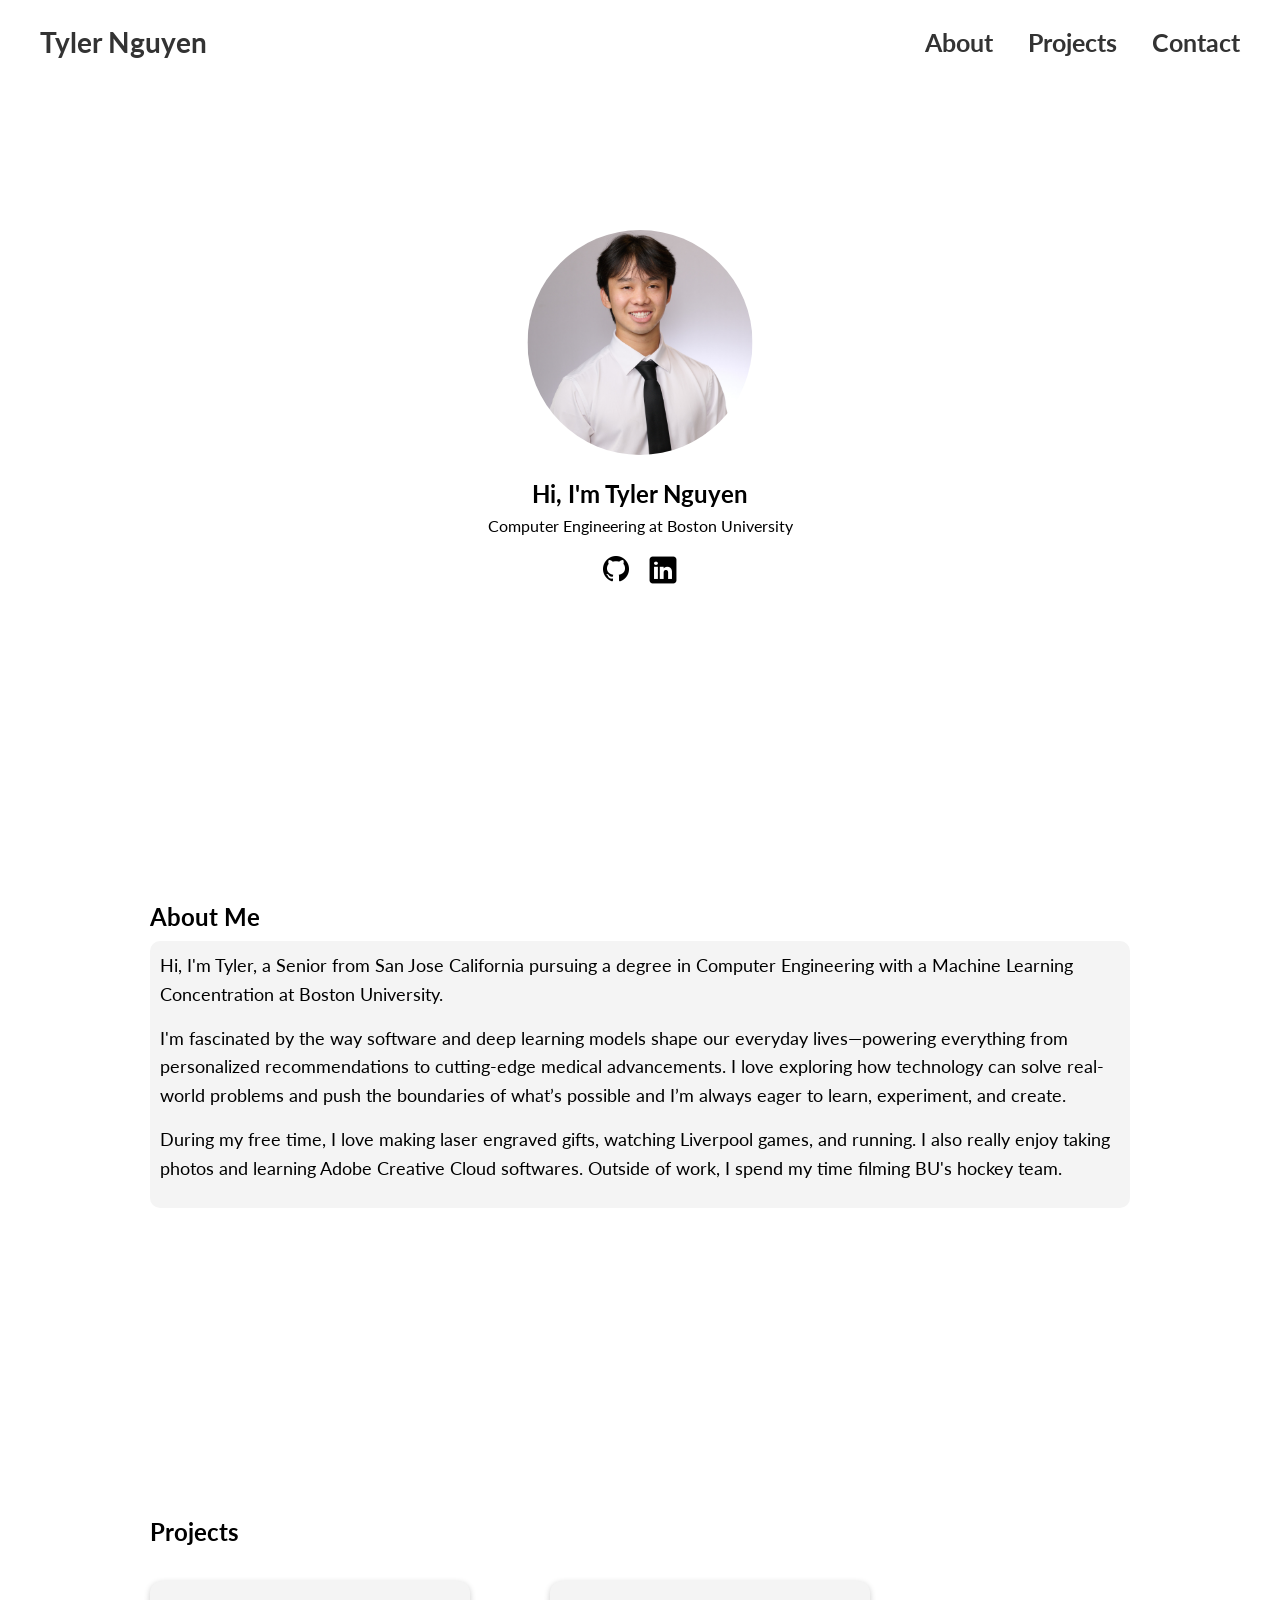
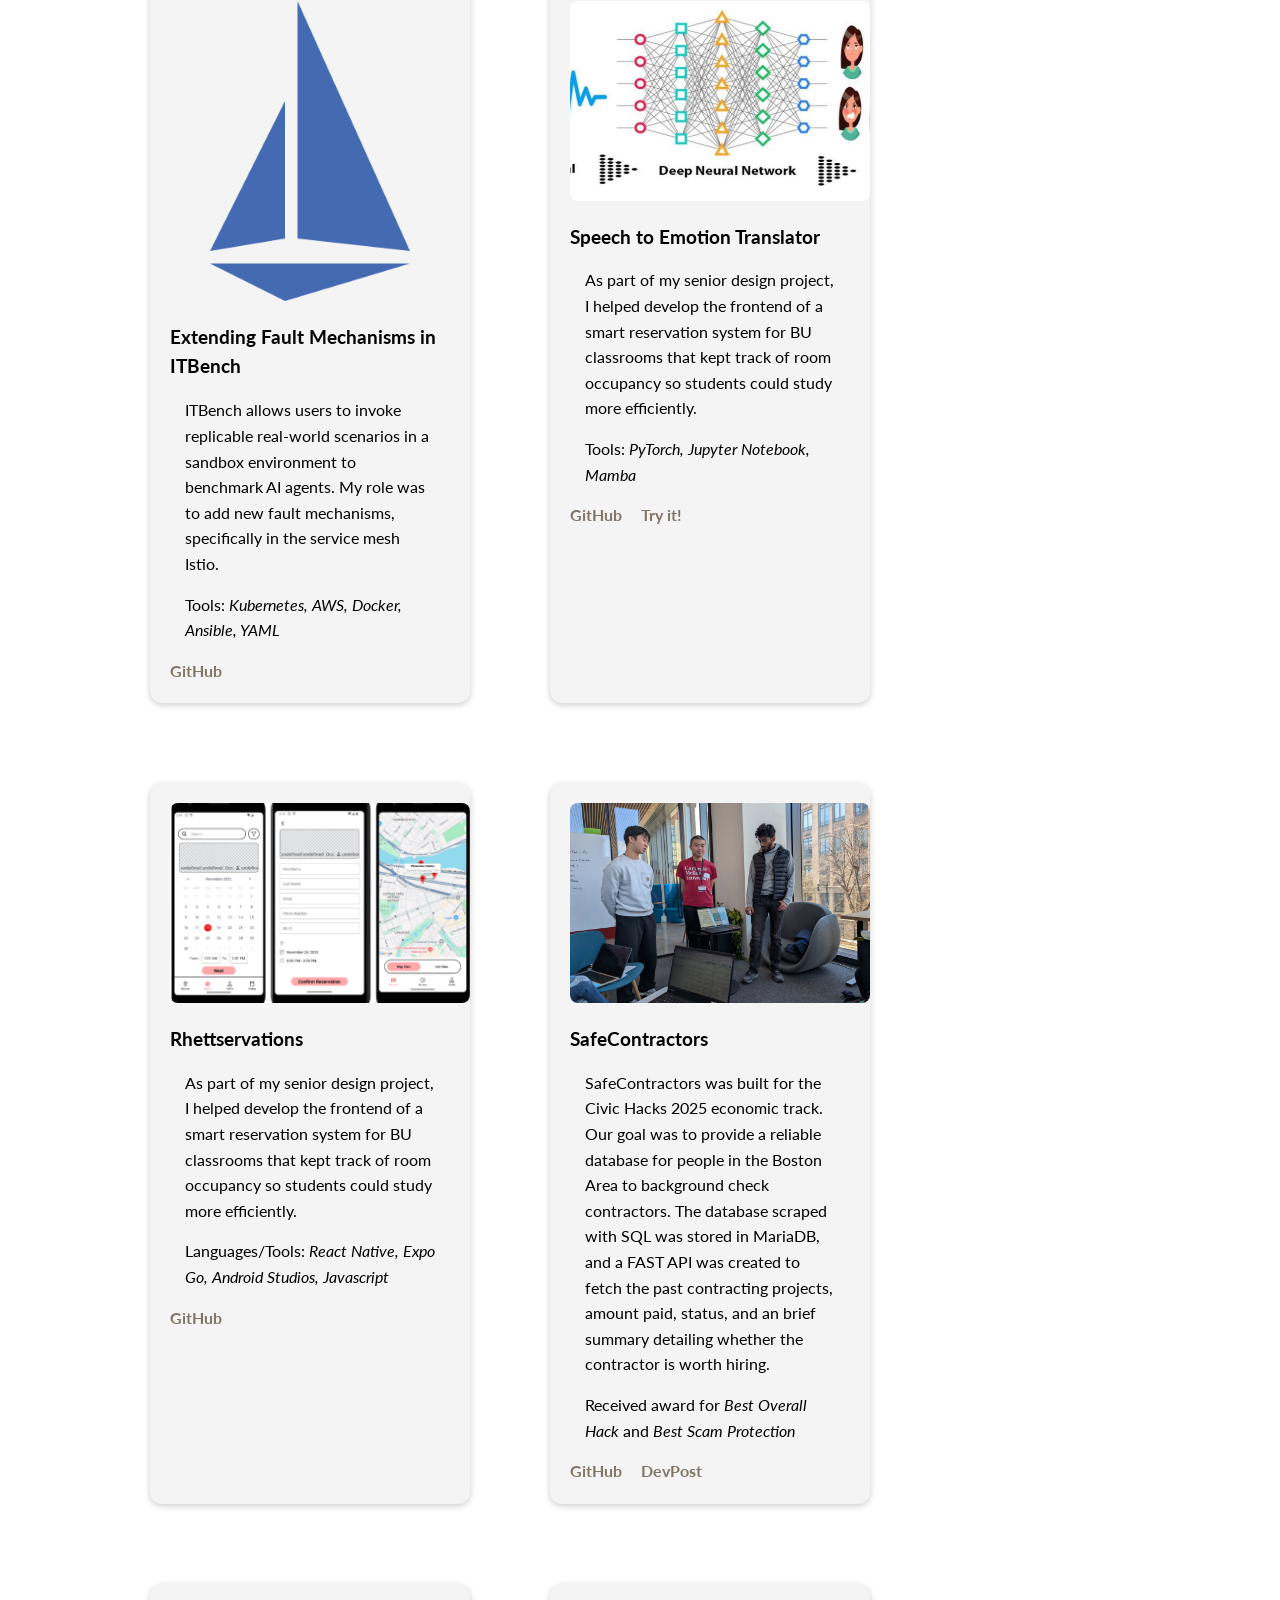
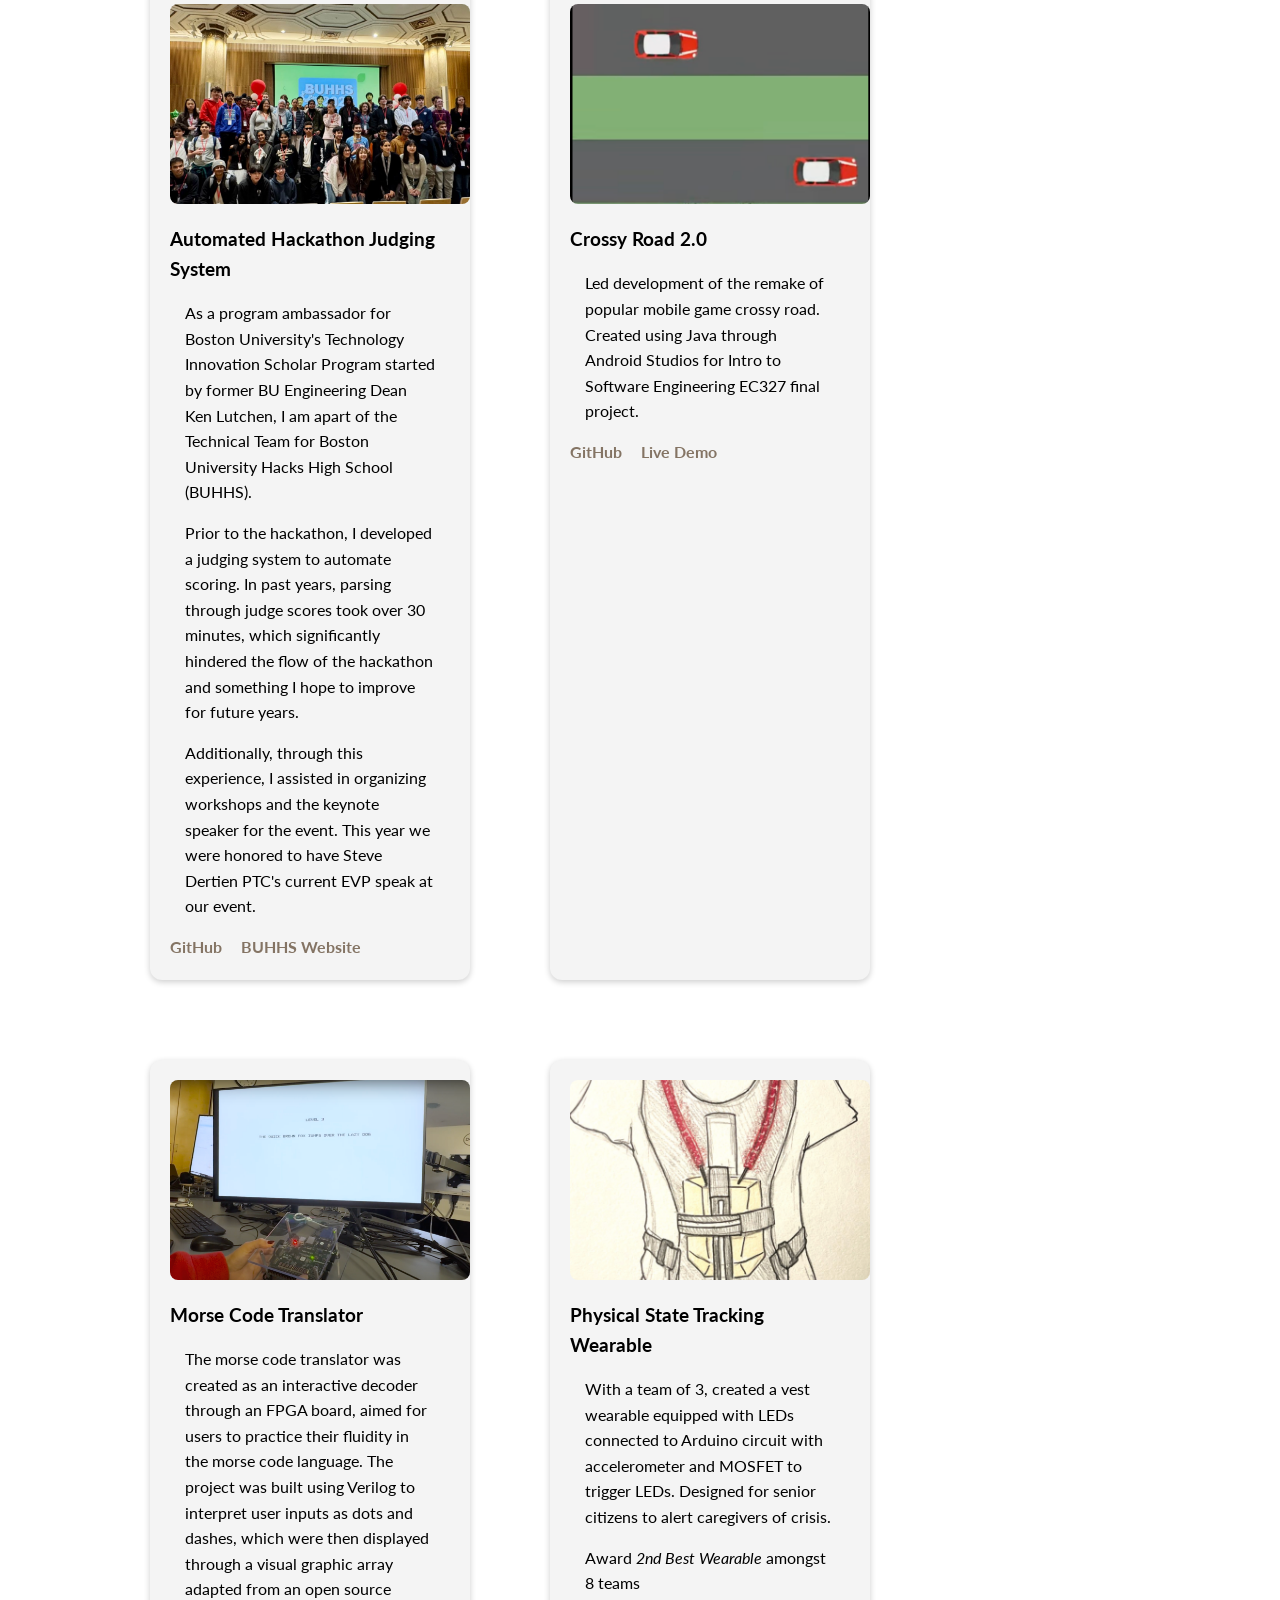
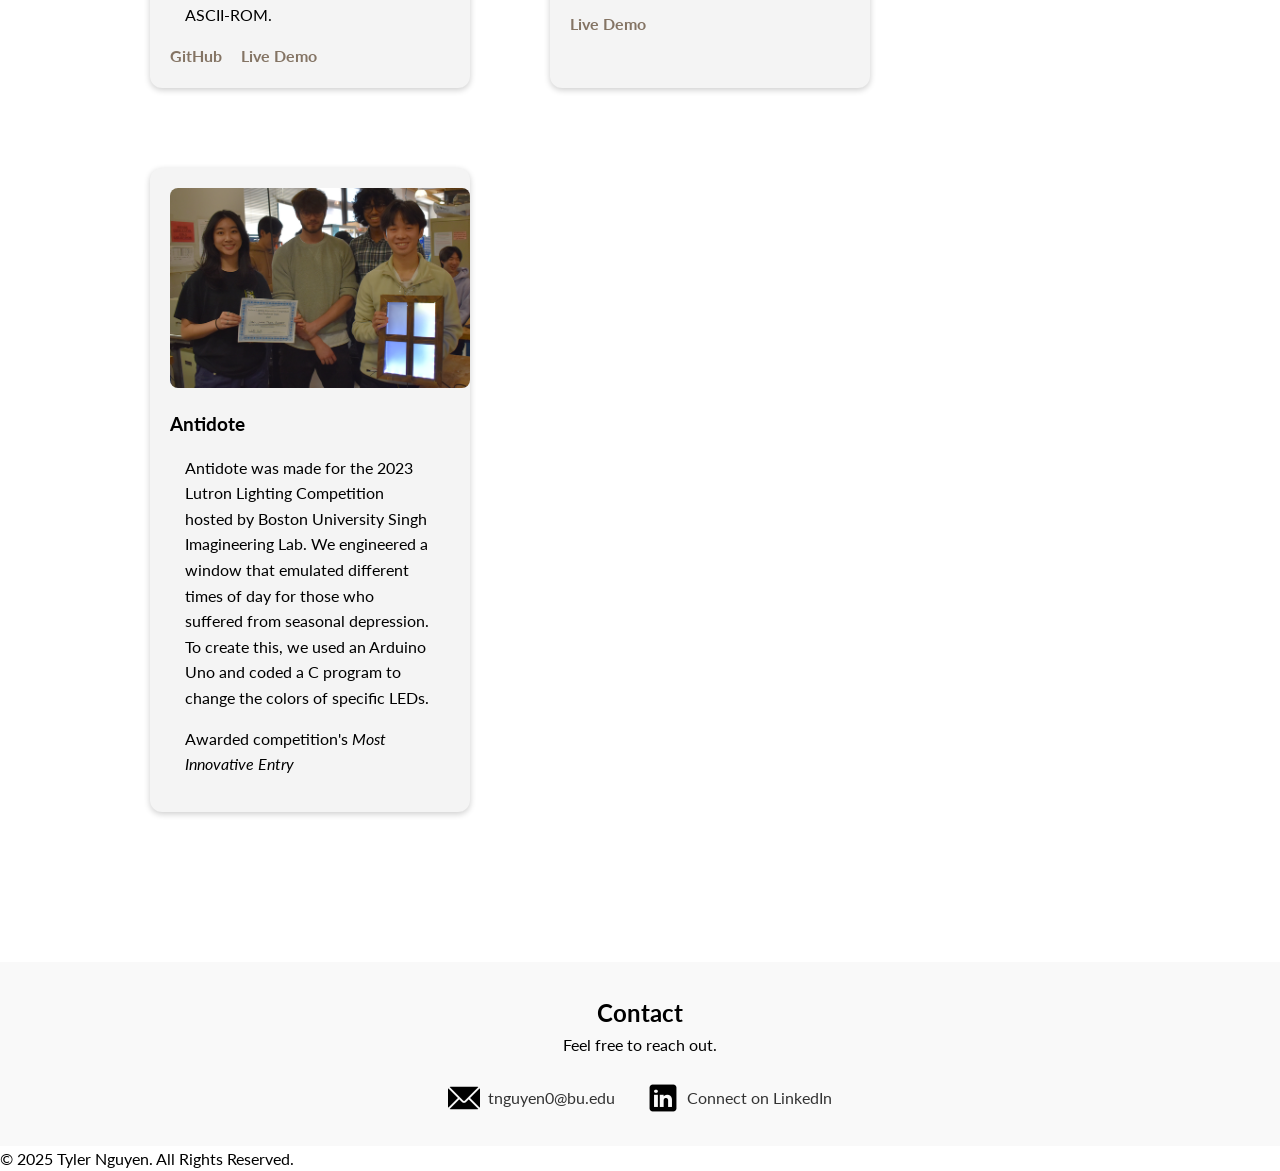
==== commit 627aed99: "update, december 17th" ====
--- a/index.html
+++ b/index.html
@@ -43,7 +43,7 @@
             src="images/linkedin-pic.png" 
             alt="LinkedIn" 
             class="icon"
-            onclick="window.open('https://www.linkedin.com/in/tyler-nguyen-731602294/', '_blank')"
+            onclick="window.open('https://www.linkedin.com/in/tnguyen0', '_blank')"
           />
         </div>
       </div>
@@ -53,9 +53,9 @@
   <section id="about-section">
     <h1>About Me</h1>
     <div class="about-section">
-      <p>Hi, I'm Tyler, a current Junior from San Jose California pursuing a degree in Computer Engineering with a Machine Learning Concentration at Boston University.</p>
+      <p>Hi, I'm Tyler, a Senior from San Jose California pursuing a degree in Computer Engineering with a Machine Learning Concentration at Boston University.</p>
       <p>I'm fascinated by the way software and deep learning models shape our everyday lives—powering everything from personalized recommendations to cutting-edge medical advancements. I love exploring how technology can solve real-world problems and push the boundaries of what’s possible and I’m always eager to learn, experiment, and create.</p>
-      <p>During my free time, I love making laser engraved gifts, watching Liverpool games, and learning to play the guitar. I also really enjoy taking photos and learning Adobe Creative Cloud softwares. When I'm not trying to animate logos in After Effects, I spend my time filming BU's hockey team.</p>
+      <p>During my free time, I love making laser engraved gifts, watching Liverpool games, and running. I also really enjoy taking photos and learning Adobe Creative Cloud softwares. Outside of work, I spend my time filming BU's hockey team.</p>
     </div>
   </section>
 
@@ -64,6 +64,48 @@
     <h2>Projects</h2>
     
     <div class="projects-container">
+
+      <!-- Project 1 -->
+      <div class="project-card">
+        <div style="text-align: center;">
+          <img src="images/istio.png" alt="Project 1" class="project-image" style="width: 200px; height: auto; display: inline-block;">
+        </div>
+        <div class="project-info">
+          <h3>Extending Fault Mechanisms in ITBench</h3>
+          <p>ITBench allows users to invoke replicable real-world scenarios in a sandbox environment to benchmark AI agents. My role was to add new fault mechanisms, specifically in the service mesh Istio.</p>
+          <p>Tools: <i>Kubernetes, AWS, Docker, Ansible, YAML</i></p>
+          <div class="project-links">
+            <a href="https://github.com/tylrnguyen/ITBench-Scenarios" target="_blank">GitHub</a>
+          </div>
+        </div>
+      </div>
+
+      <!-- Project 2 -->
+      <div class="project-card">
+        <img src="images/project_SER.png" alt="Project 1" class="project-image">
+        <div class="project-info">
+          <h3>Speech to Emotion Translator</h3>
+          <p>As part of my senior design project, I helped develop the frontend of a smart reservation system for BU classrooms that kept track of room occupancy so students could study more efficiently.</p>
+          <p>Tools: <i>PyTorch, Jupyter Notebook, Mamba</i></p>
+          <div class="project-links">
+            <a href="https://github.com/Anish701/EC523-Speech-Emotion-Recognition.git" target="_blank">GitHub</a>
+            <a href="https://huggingface.co/spaces/Anish701/ec523-SER" target="_blank">Try it!</a>
+          </div>
+        </div>
+      </div>
+
+      <!-- Project 3 -->
+      <div class="project-card">
+        <img src="images/project_SD.png" alt="Project 1" class="project-image">
+        <div class="project-info">
+          <h3>Rhettservations</h3>
+          <p>As part of my senior design project, I helped develop the frontend of a smart reservation system for BU classrooms that kept track of room occupancy so students could study more efficiently.</p>
+          <p>Languages/Tools: <i>React Native, Expo Go, Android Studios, Javascript</i></p>
+          <div class="project-links">
+            <a href="https://github.com/ecruanes8/EC463_Team_25_Rhettservations" target="_blank">GitHub</a>
+          </div>
+        </div>
+      </div>
       
       <!-- Project 1 -->
       <div class="project-card">
@@ -84,8 +126,8 @@
         <img src="images/project-2.jpeg" alt="Project 2" class="project-image">
         <div class="project-info">
           <h3>Automated Hackathon Judging System</h3>
-          <p>As a program ambassador for Boston University's Technology Innovation Scholar Program started by former BU Engineering Dean Ken Lutchen, I had the privilege of being apart of the Technical Team for Boston University Hacks High School (BUHHS).</p>
-          <p>Prior to the hackathon, I developed a judging system using React and MongoDB to create a software to automate scoring. In past years, parsing through judge scores took over 30 minutes, which significantly hindered the flow of the hackathon and something I hope to improve for future years.</p>
+          <p>As a program ambassador for Boston University's Technology Innovation Scholar Program started by former BU Engineering Dean Ken Lutchen, I am apart of the Technical Team for Boston University Hacks High School (BUHHS).</p>
+          <p>Prior to the hackathon, I developed a judging system to automate scoring. In past years, parsing through judge scores took over 30 minutes, which significantly hindered the flow of the hackathon and something I hope to improve for future years.</p>
           <p>Additionally, through this experience, I assisted in organizing workshops and the keynote speaker for the event. This year we were honored to have Steve Dertien PTC's current EVP speak at our event.</p>
           <div class="project-links">
             <a href="https://github.com/tylrnguyen/BUHHS-judging" target="_blank">GitHub</a>
--- a/style.css
+++ b/style.css
@@ -132,8 +132,9 @@
 }
 
 .project-image {
-  width: 100%;
-  height: auto; /* maintain aspect ratio */
+  width: 300px; /* Set a fixed width */
+  height: 200px; /* Set a fixed height */
+  object-fit: cover; /* Ensures the image fits within the dimensions */
   border-radius: 8px;
   margin-bottom: 15px;
 }
@@ -204,4 +205,18 @@
   width: 32px;
   height: 32px;
   margin-right: 0.5rem;
+}
+
+/* Ensure all images have the same size relatively */
+img {
+  width: 100%; /* Adjusts the width relative to the parent container */
+  height: auto; /* Maintains the aspect ratio */
+  max-width: 300px; /* Optional: Set a maximum width */
+}
+
+/* Optional: Add styles for icons */
+.icon {
+  width: 50px;
+  height: 50px;
+  object-fit: contain;
 }
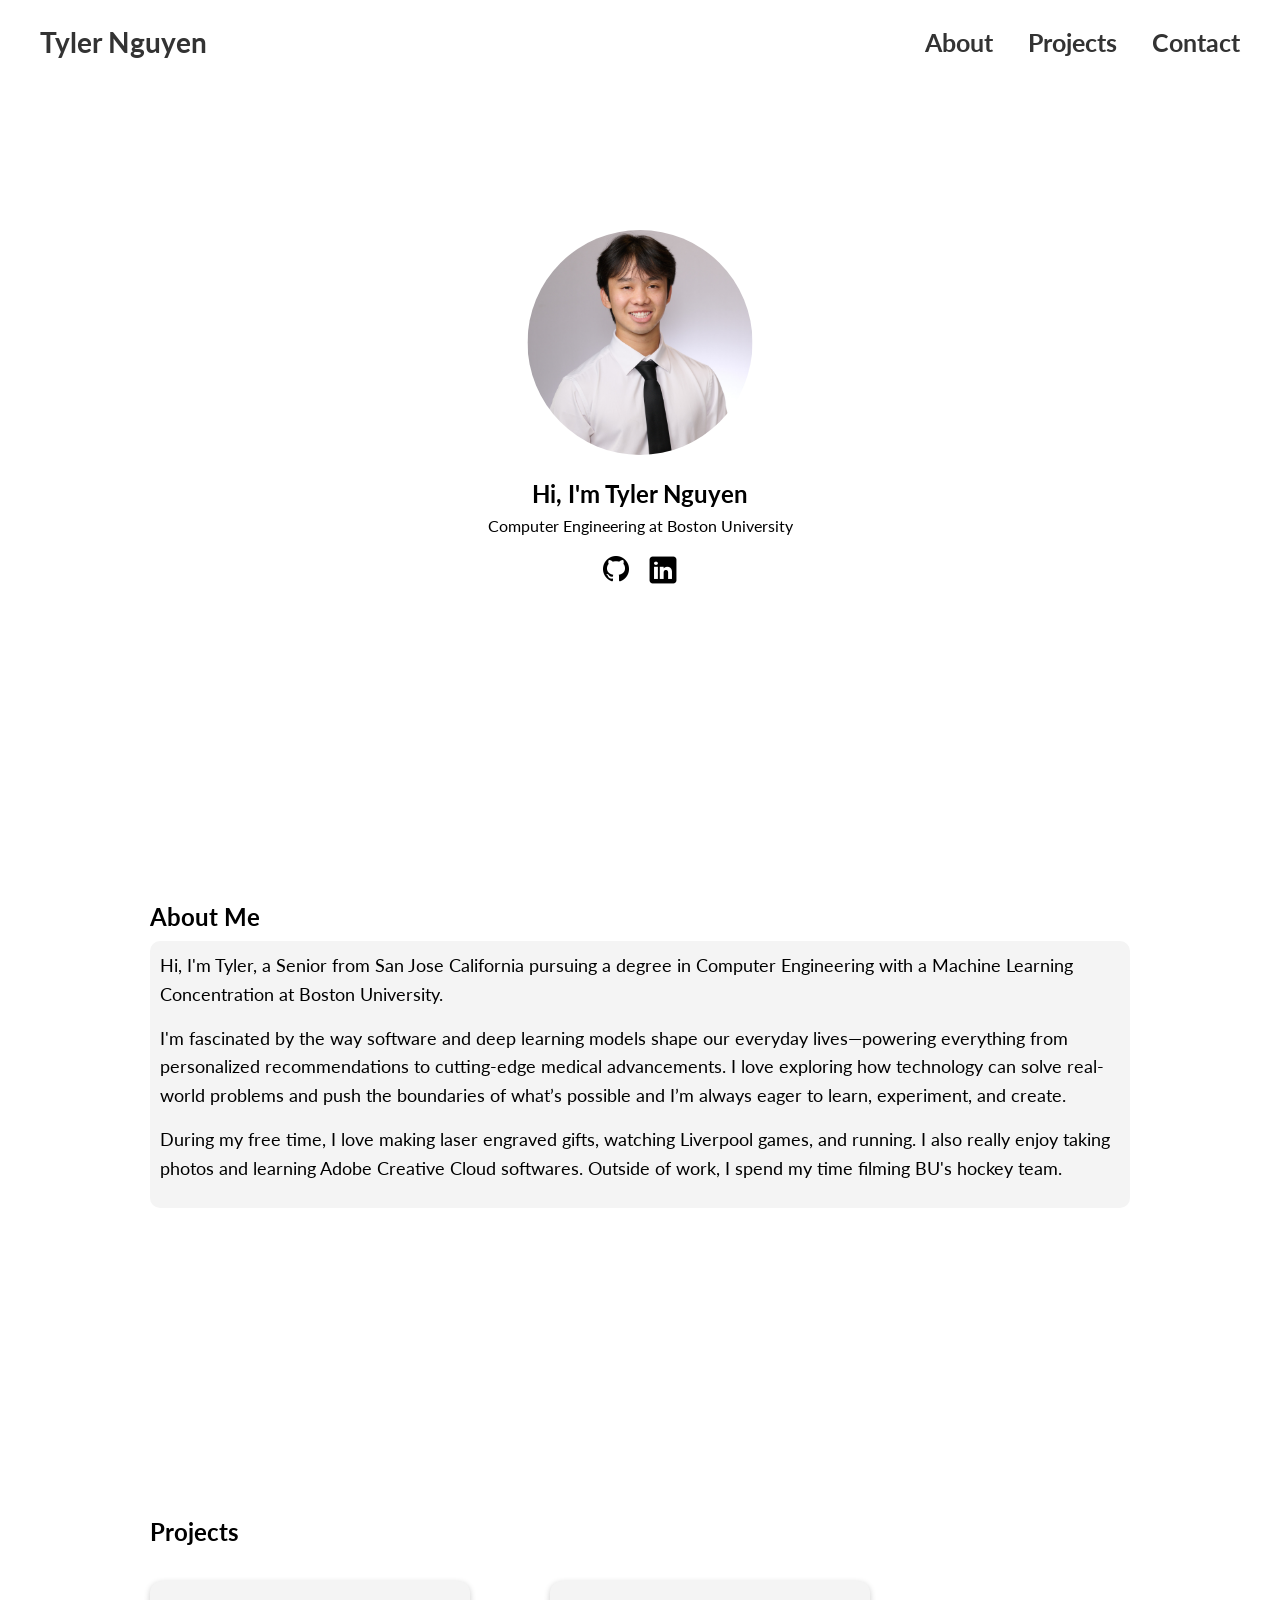
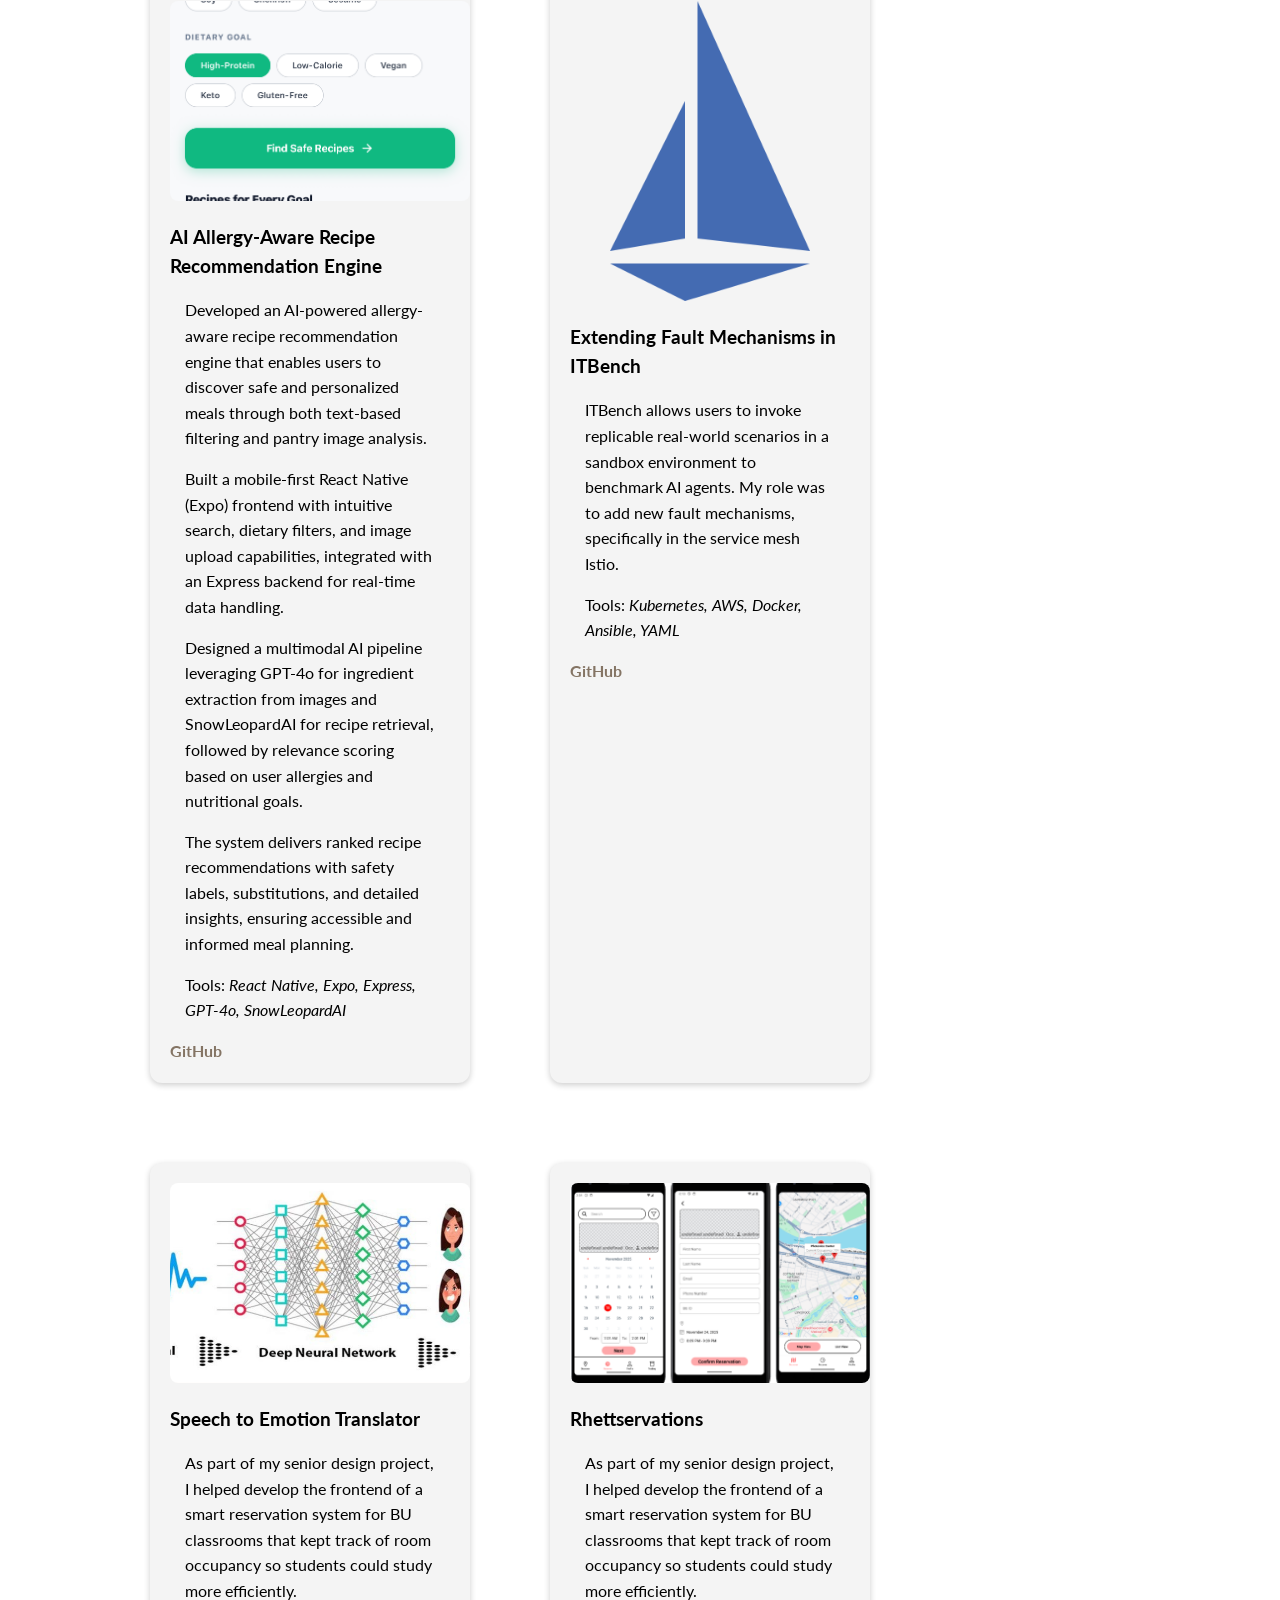
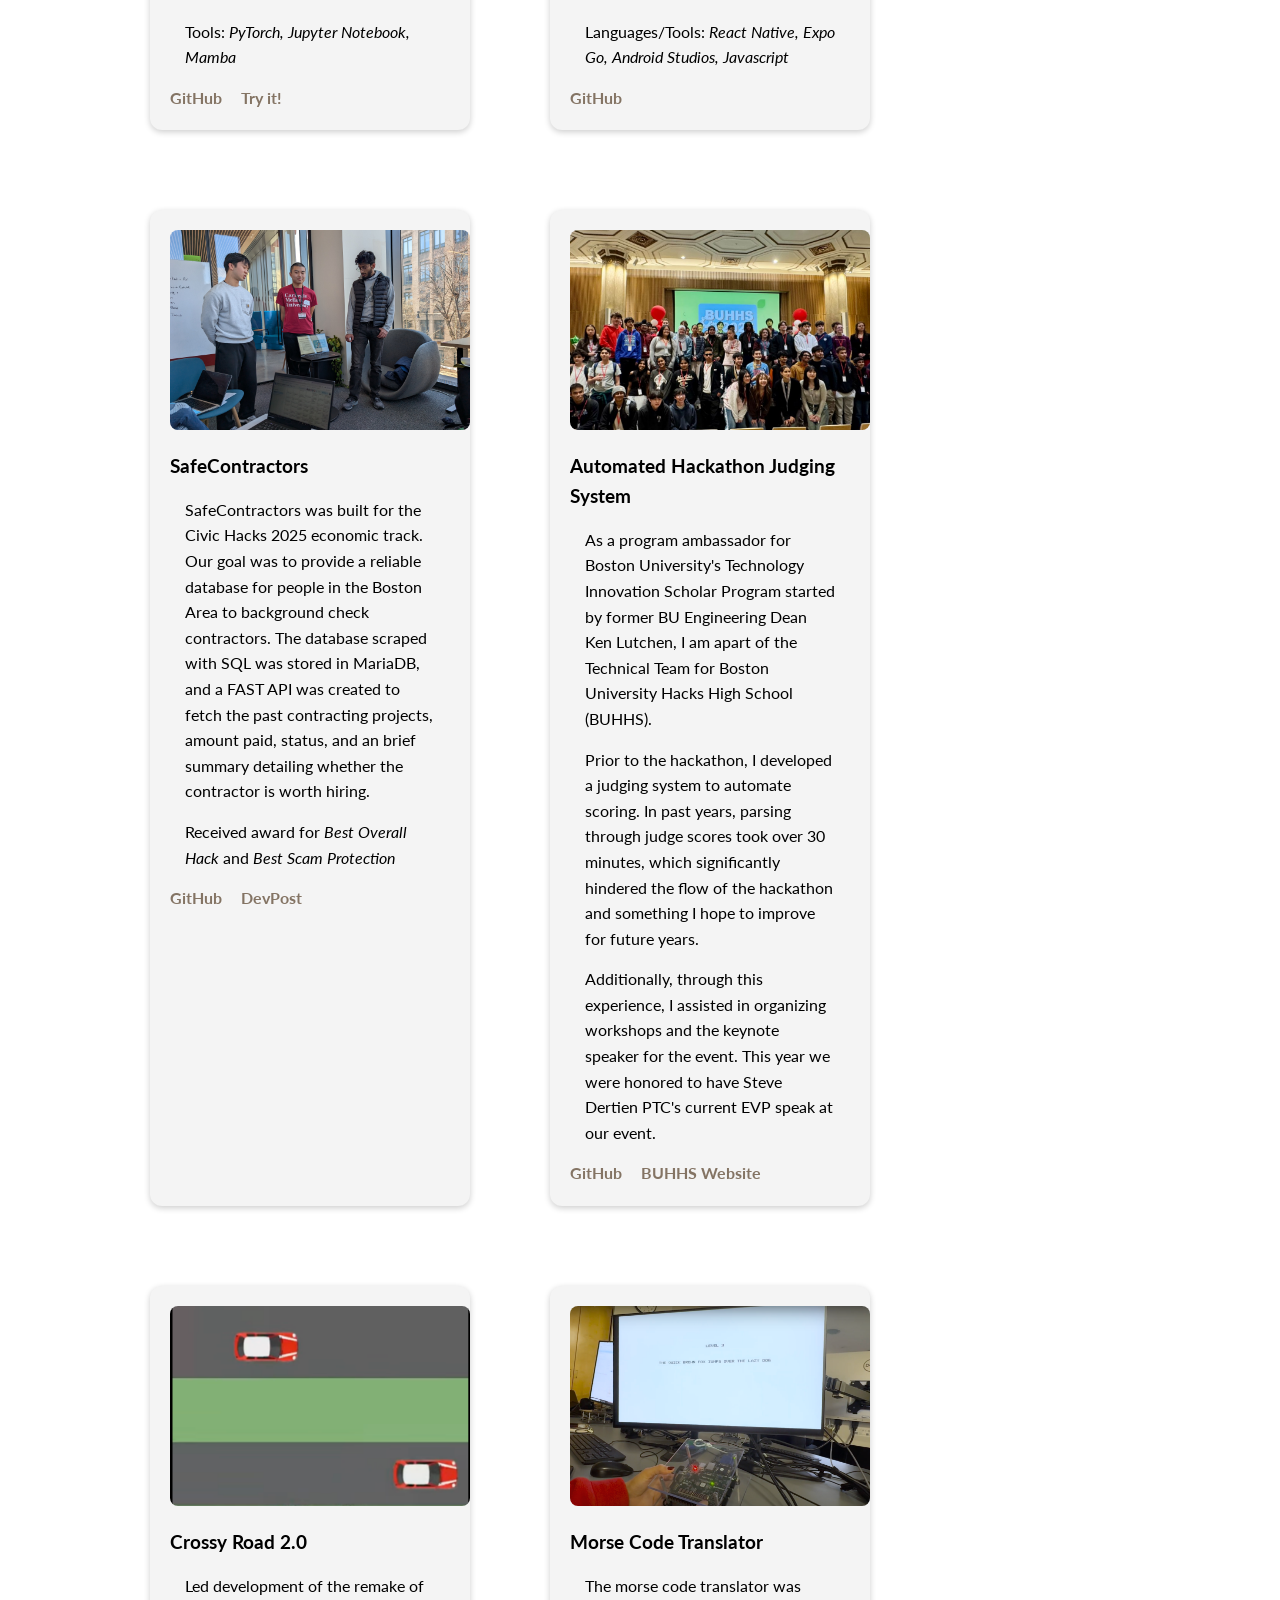
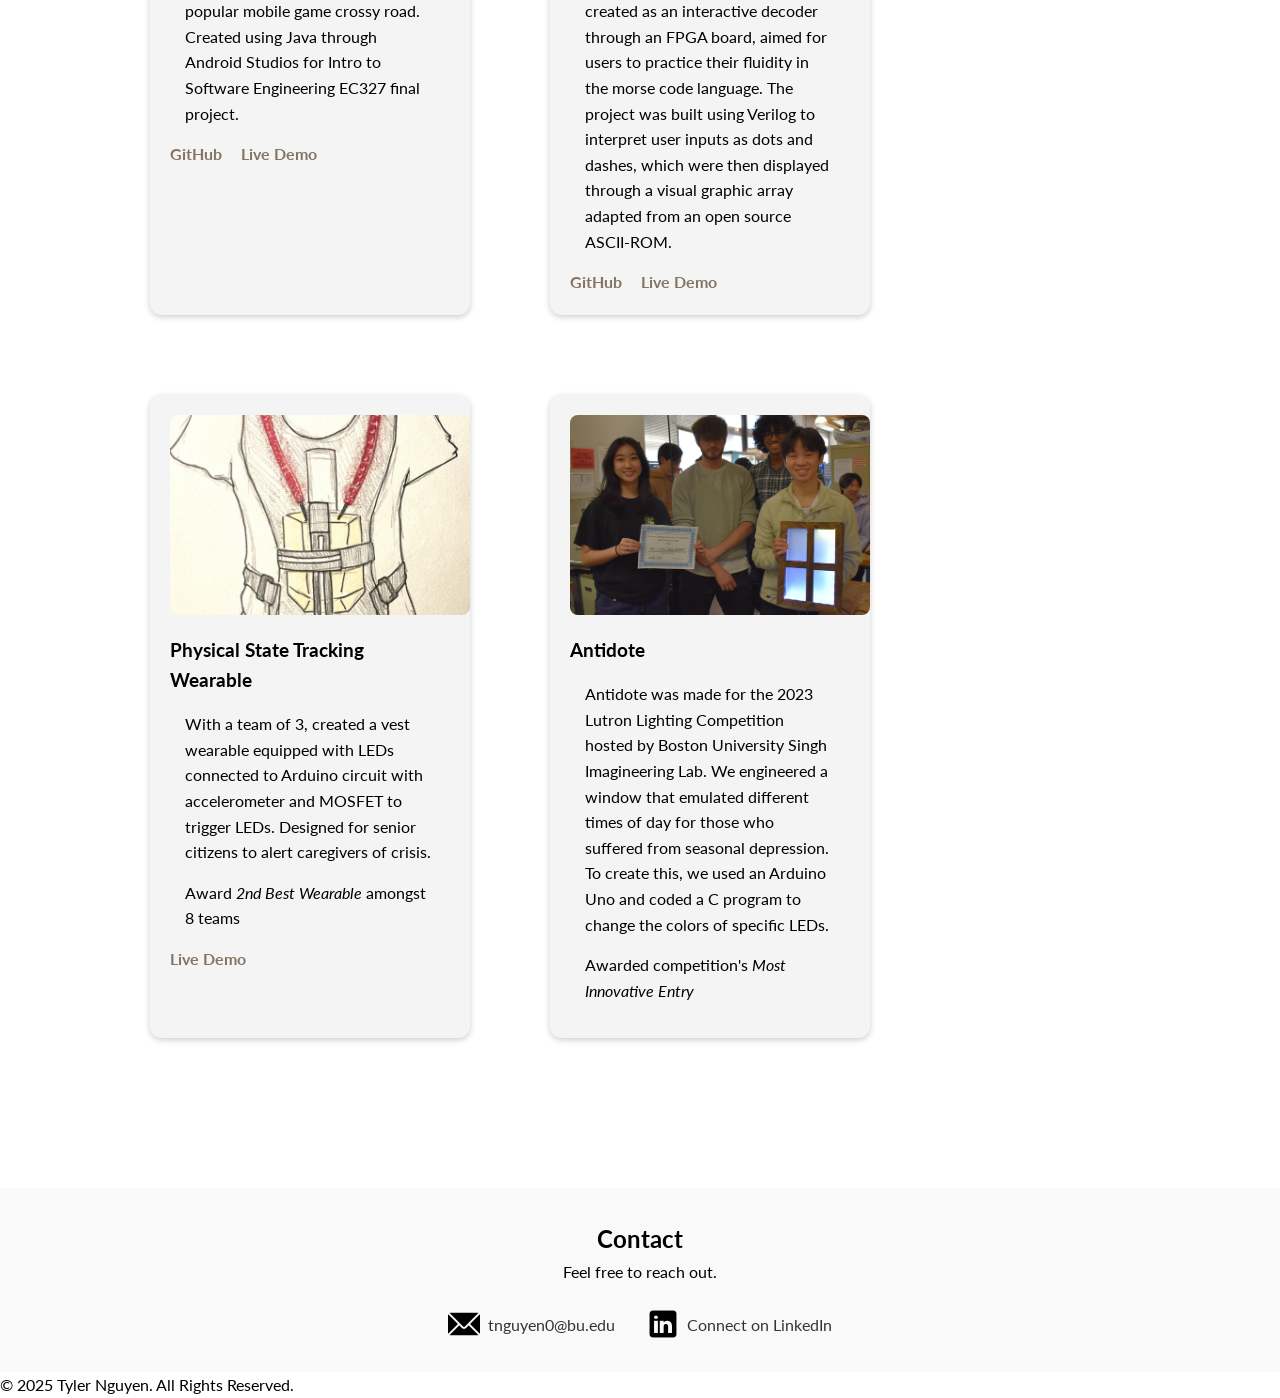
==== commit 681a64a3: "project update" ====
--- a/index.html
+++ b/index.html
@@ -65,6 +65,22 @@
     
     <div class="projects-container">
 
+      <!-- Project 0 -->
+      <div class="project-card">
+        <img src="images/IMG_5033.PNG" alt="AI allergy-aware recipe recommendation app" class="project-image">
+        <div class="project-info">
+          <h3>AI Allergy-Aware Recipe Recommendation Engine</h3>
+          <p>Developed an AI-powered allergy-aware recipe recommendation engine that enables users to discover safe and personalized meals through both text-based filtering and pantry image analysis.</p>
+          <p>Built a mobile-first React Native (Expo) frontend with intuitive search, dietary filters, and image upload capabilities, integrated with an Express backend for real-time data handling.</p>
+          <p>Designed a multimodal AI pipeline leveraging GPT-4o for ingredient extraction from images and SnowLeopardAI for recipe retrieval, followed by relevance scoring based on user allergies and nutritional goals.</p>
+          <p>The system delivers ranked recipe recommendations with safety labels, substitutions, and detailed insights, ensuring accessible and informed meal planning.</p>
+          <p>Tools: <i>React Native, Expo, Express, GPT-4o, SnowLeopardAI</i></p>
+          <div class="project-links">
+            <a href="https://github.com/tylrnguyen/pantry_pal.git" target="_blank">GitHub</a>
+          </div>
+        </div>
+      </div>
+
       <!-- Project 1 -->
       <div class="project-card">
         <div style="text-align: center;">
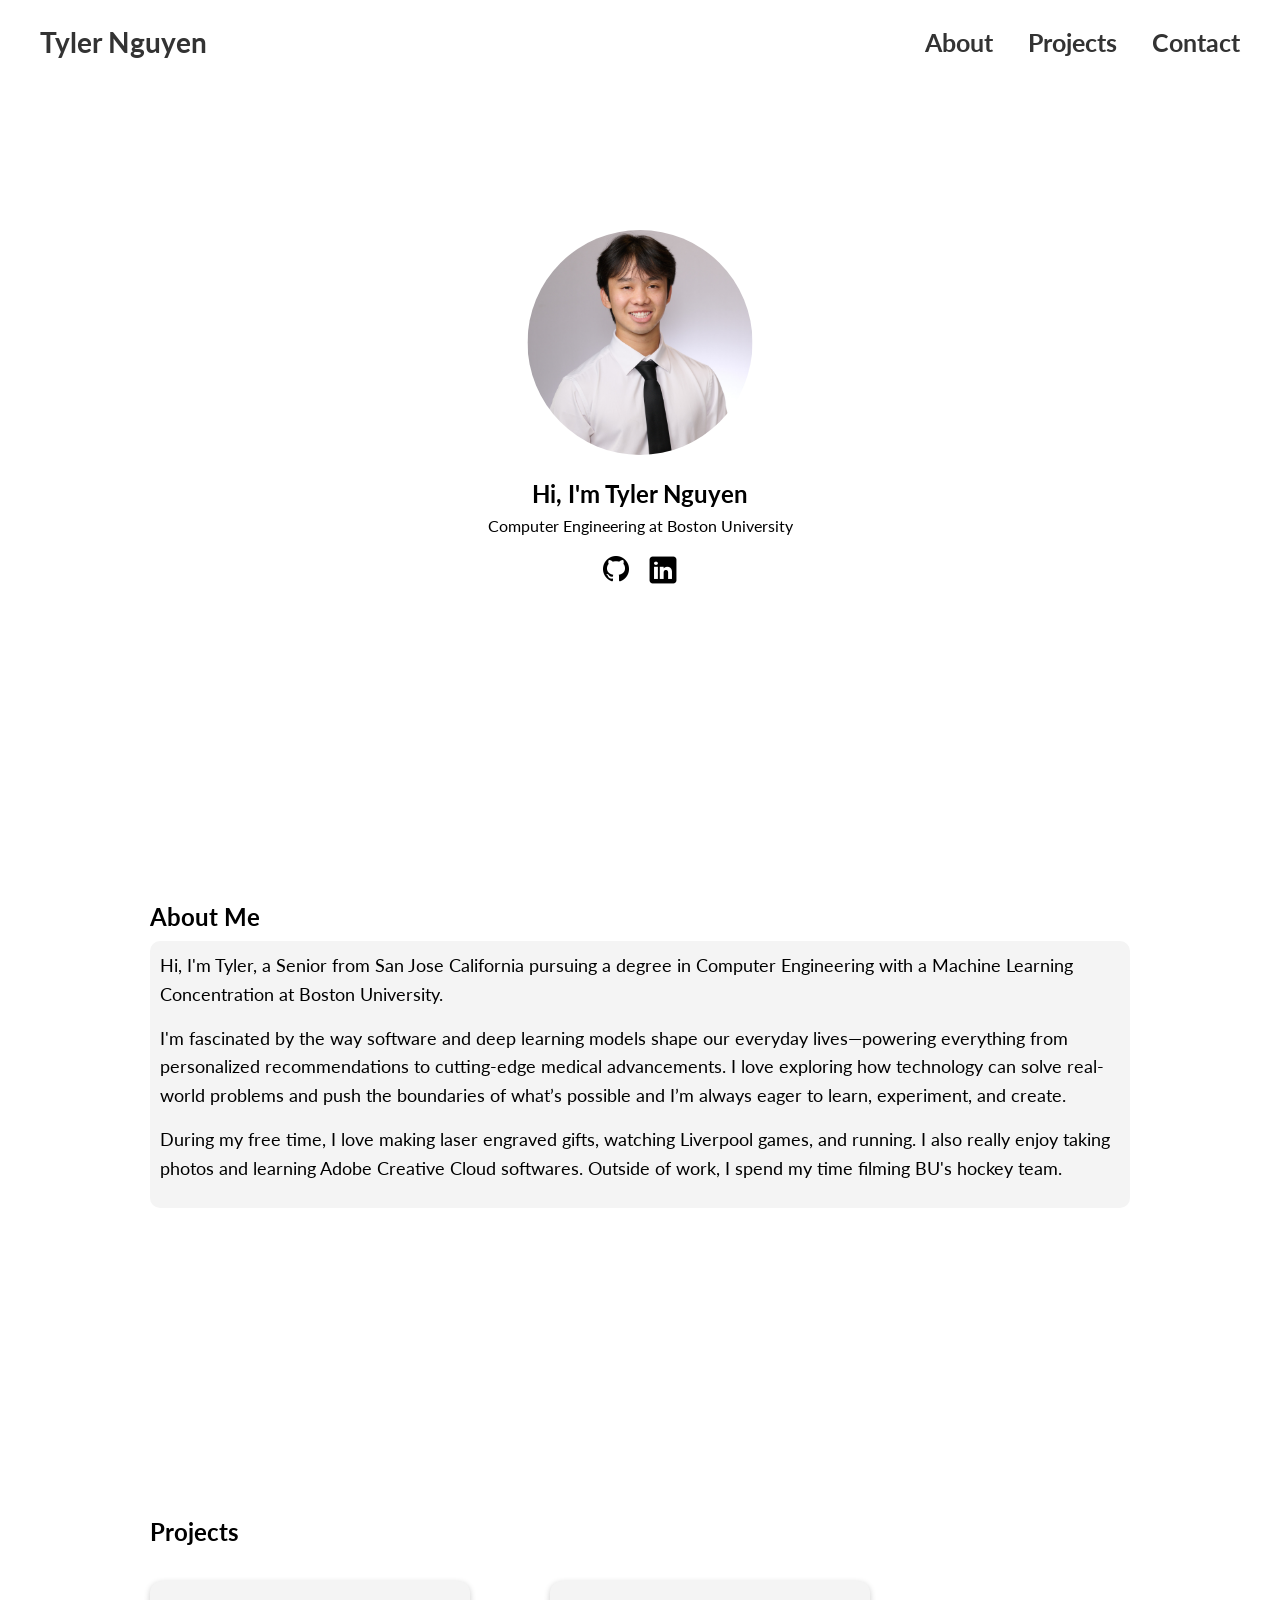
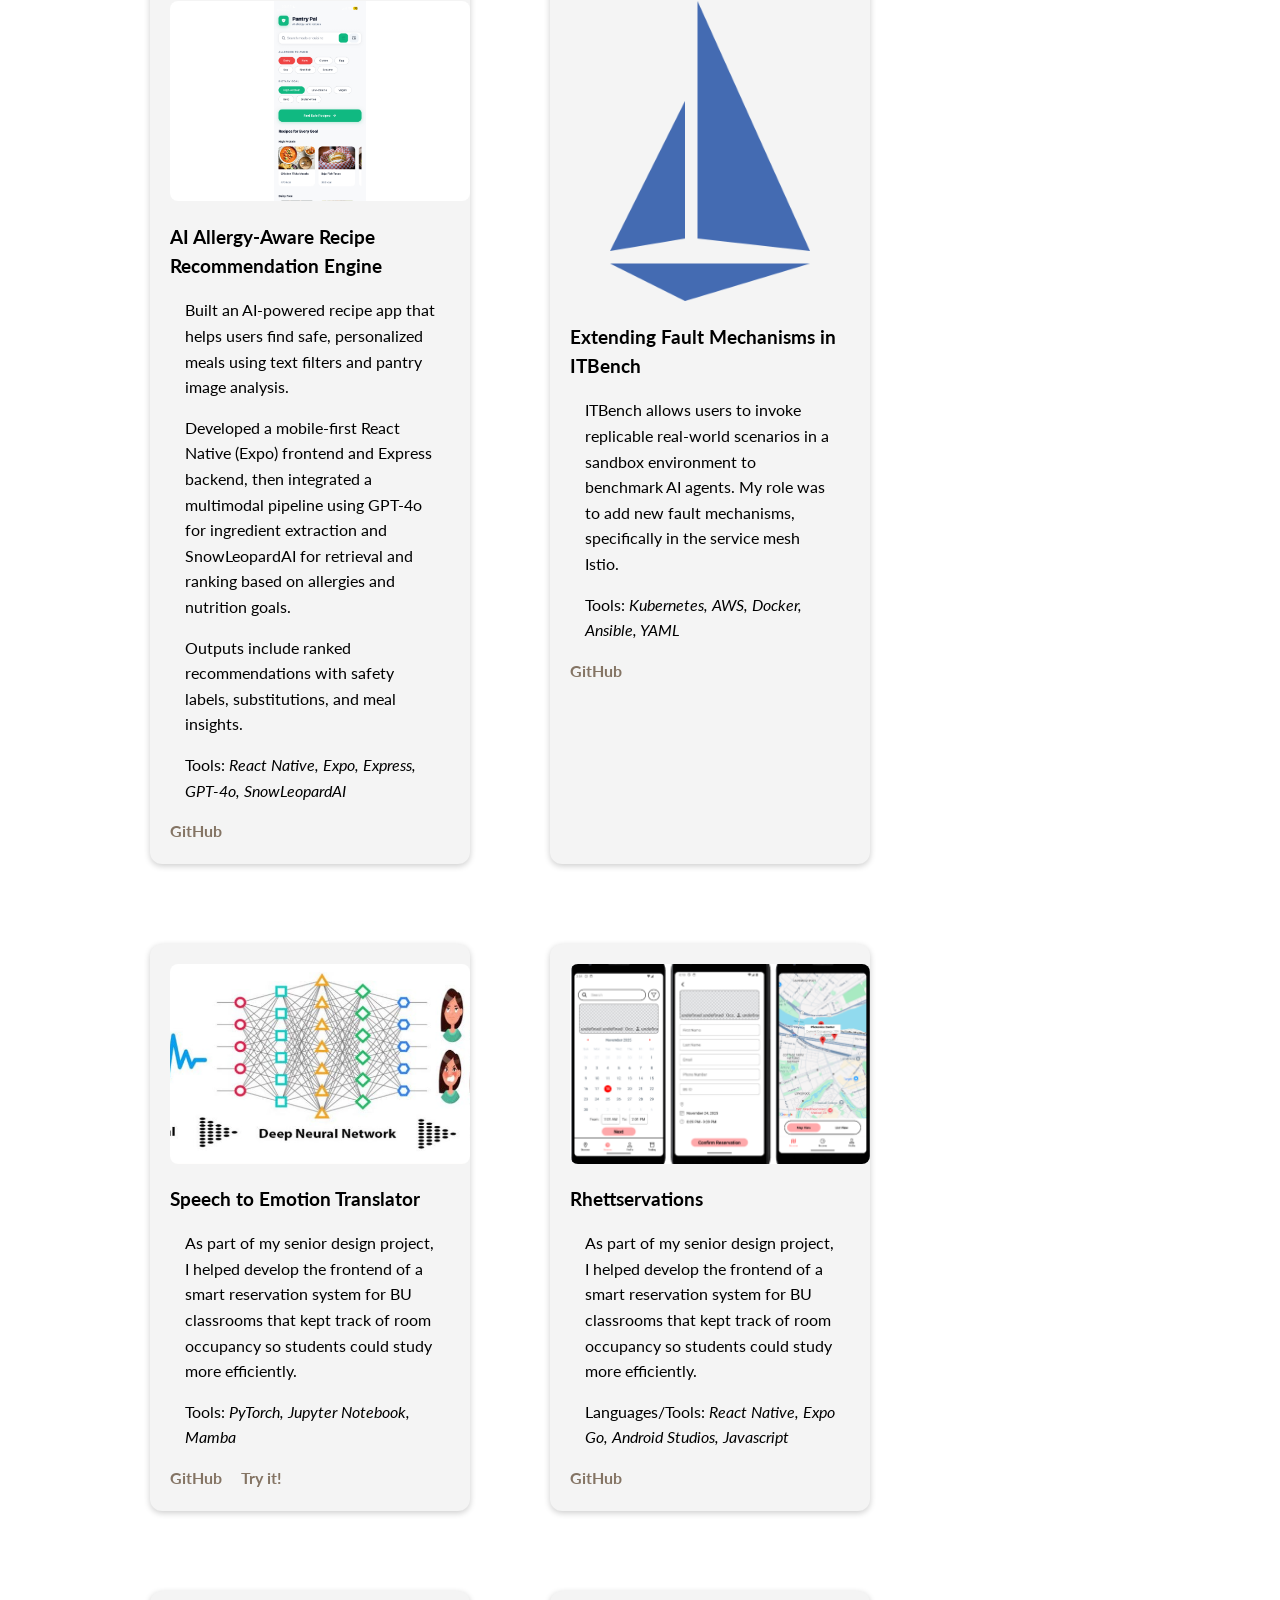
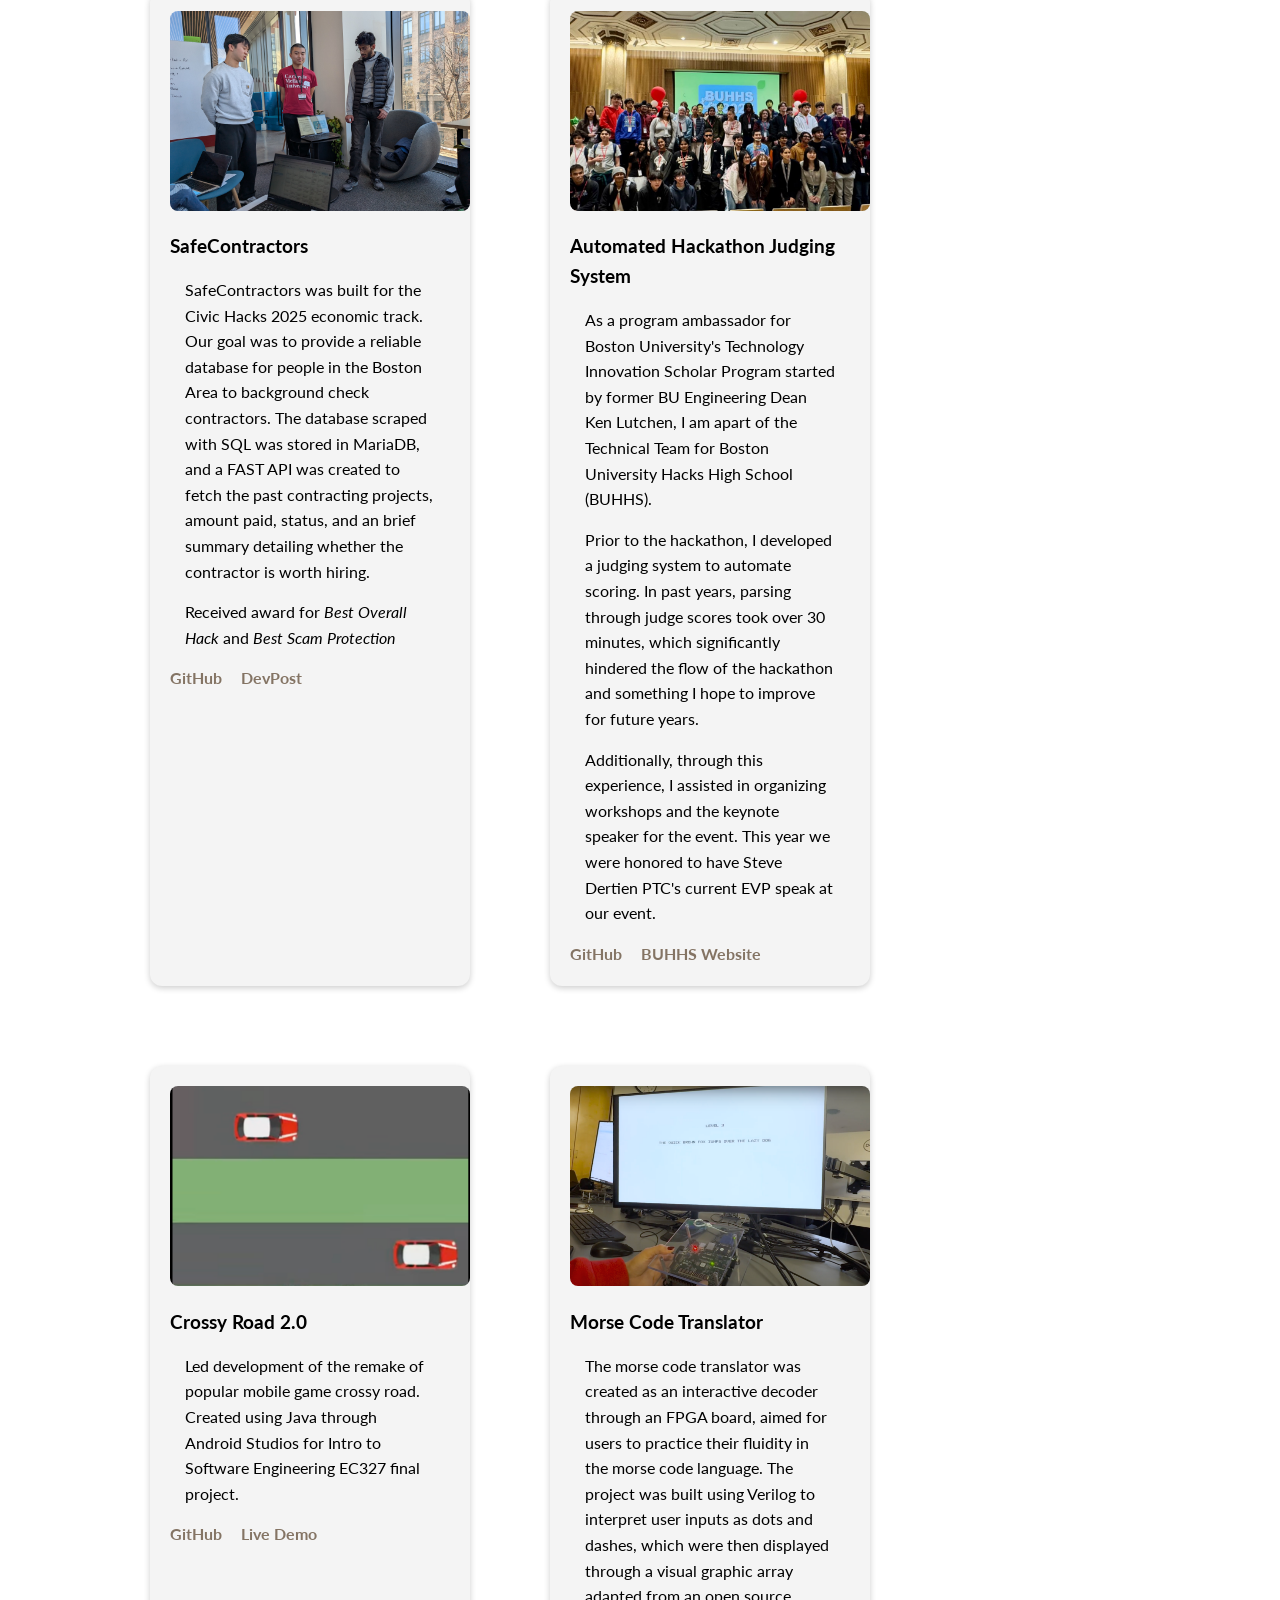
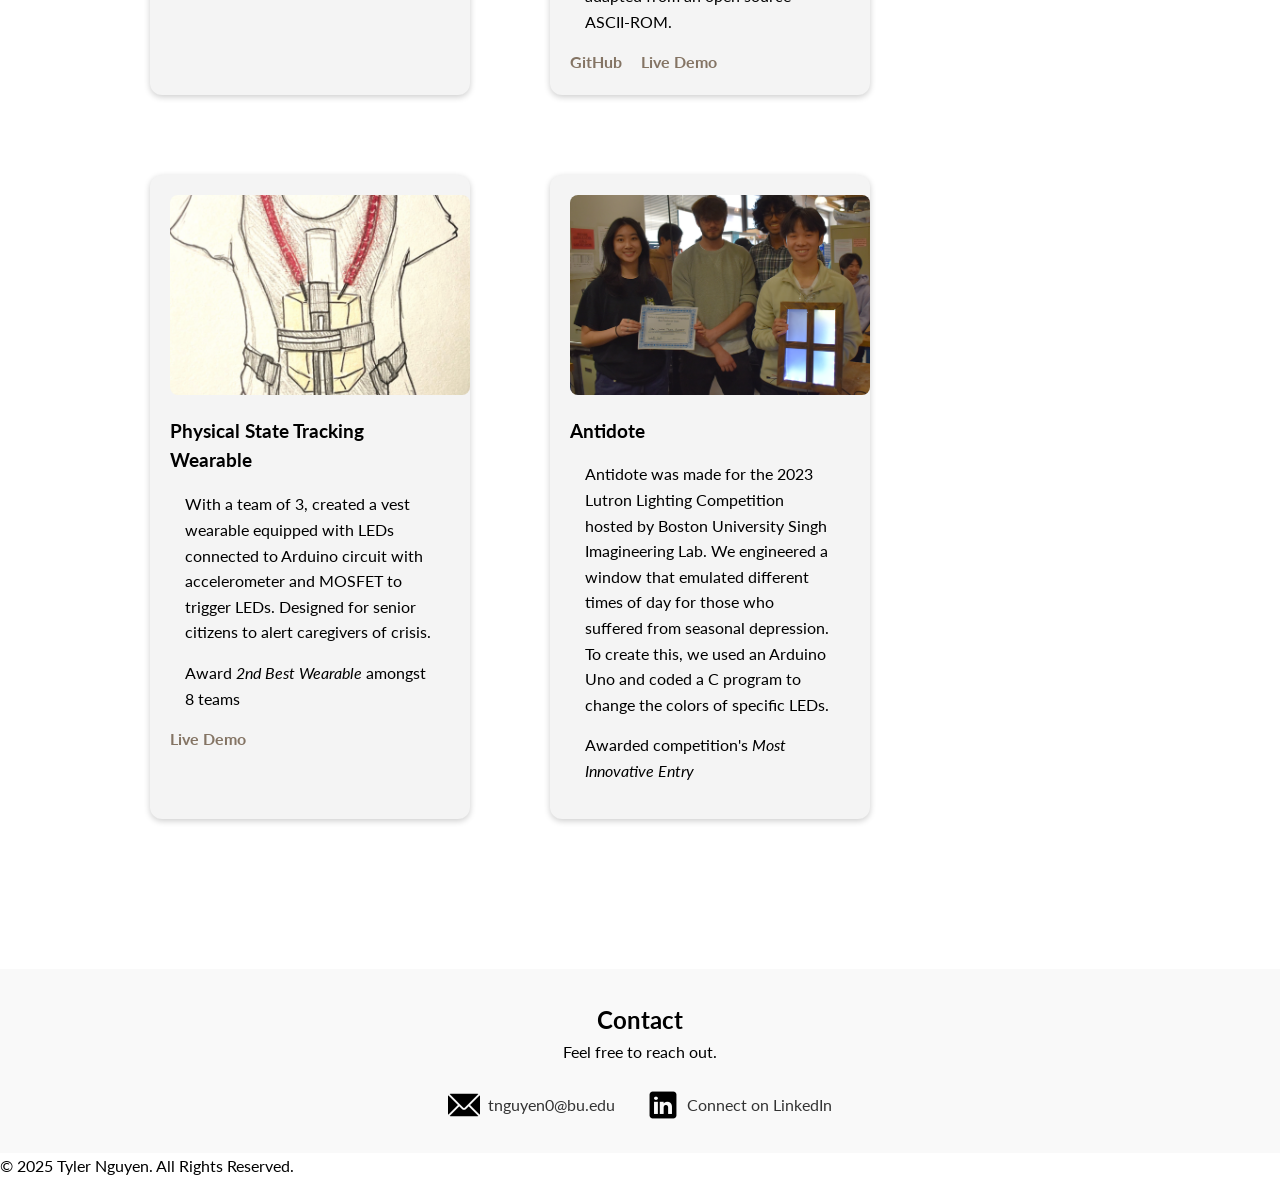
==== commit 6fae5aaa: "formating, project card update" ====
--- a/index.html
+++ b/index.html
@@ -67,13 +67,12 @@
 
       <!-- Project 0 -->
       <div class="project-card">
-        <img src="images/IMG_5033.PNG" alt="AI allergy-aware recipe recommendation app" class="project-image">
+        <img src="images/IMG_5033.PNG" alt="AI allergy-aware recipe recommendation app" class="project-image pantry-pal-image">
         <div class="project-info">
           <h3>AI Allergy-Aware Recipe Recommendation Engine</h3>
-          <p>Developed an AI-powered allergy-aware recipe recommendation engine that enables users to discover safe and personalized meals through both text-based filtering and pantry image analysis.</p>
-          <p>Built a mobile-first React Native (Expo) frontend with intuitive search, dietary filters, and image upload capabilities, integrated with an Express backend for real-time data handling.</p>
-          <p>Designed a multimodal AI pipeline leveraging GPT-4o for ingredient extraction from images and SnowLeopardAI for recipe retrieval, followed by relevance scoring based on user allergies and nutritional goals.</p>
-          <p>The system delivers ranked recipe recommendations with safety labels, substitutions, and detailed insights, ensuring accessible and informed meal planning.</p>
+          <p>Built an AI-powered recipe app that helps users find safe, personalized meals using text filters and pantry image analysis.</p>
+          <p>Developed a mobile-first React Native (Expo) frontend and Express backend, then integrated a multimodal pipeline using GPT-4o for ingredient extraction and SnowLeopardAI for retrieval and ranking based on allergies and nutrition goals.</p>
+          <p>Outputs include ranked recommendations with safety labels, substitutions, and meal insights.</p>
           <p>Tools: <i>React Native, Expo, Express, GPT-4o, SnowLeopardAI</i></p>
           <div class="project-links">
             <a href="https://github.com/tylrnguyen/pantry_pal.git" target="_blank">GitHub</a>
--- a/style.css
+++ b/style.css
@@ -139,6 +139,11 @@
   margin-bottom: 15px;
 }
 
+.pantry-pal-image {
+  object-fit: contain;
+  background-color: #ffffff;
+}
+
 .project-card:hover {
   transform: translateY(-4px);
   box-shadow: 0 8px 15px rgba(0, 0, 0, 0.25);
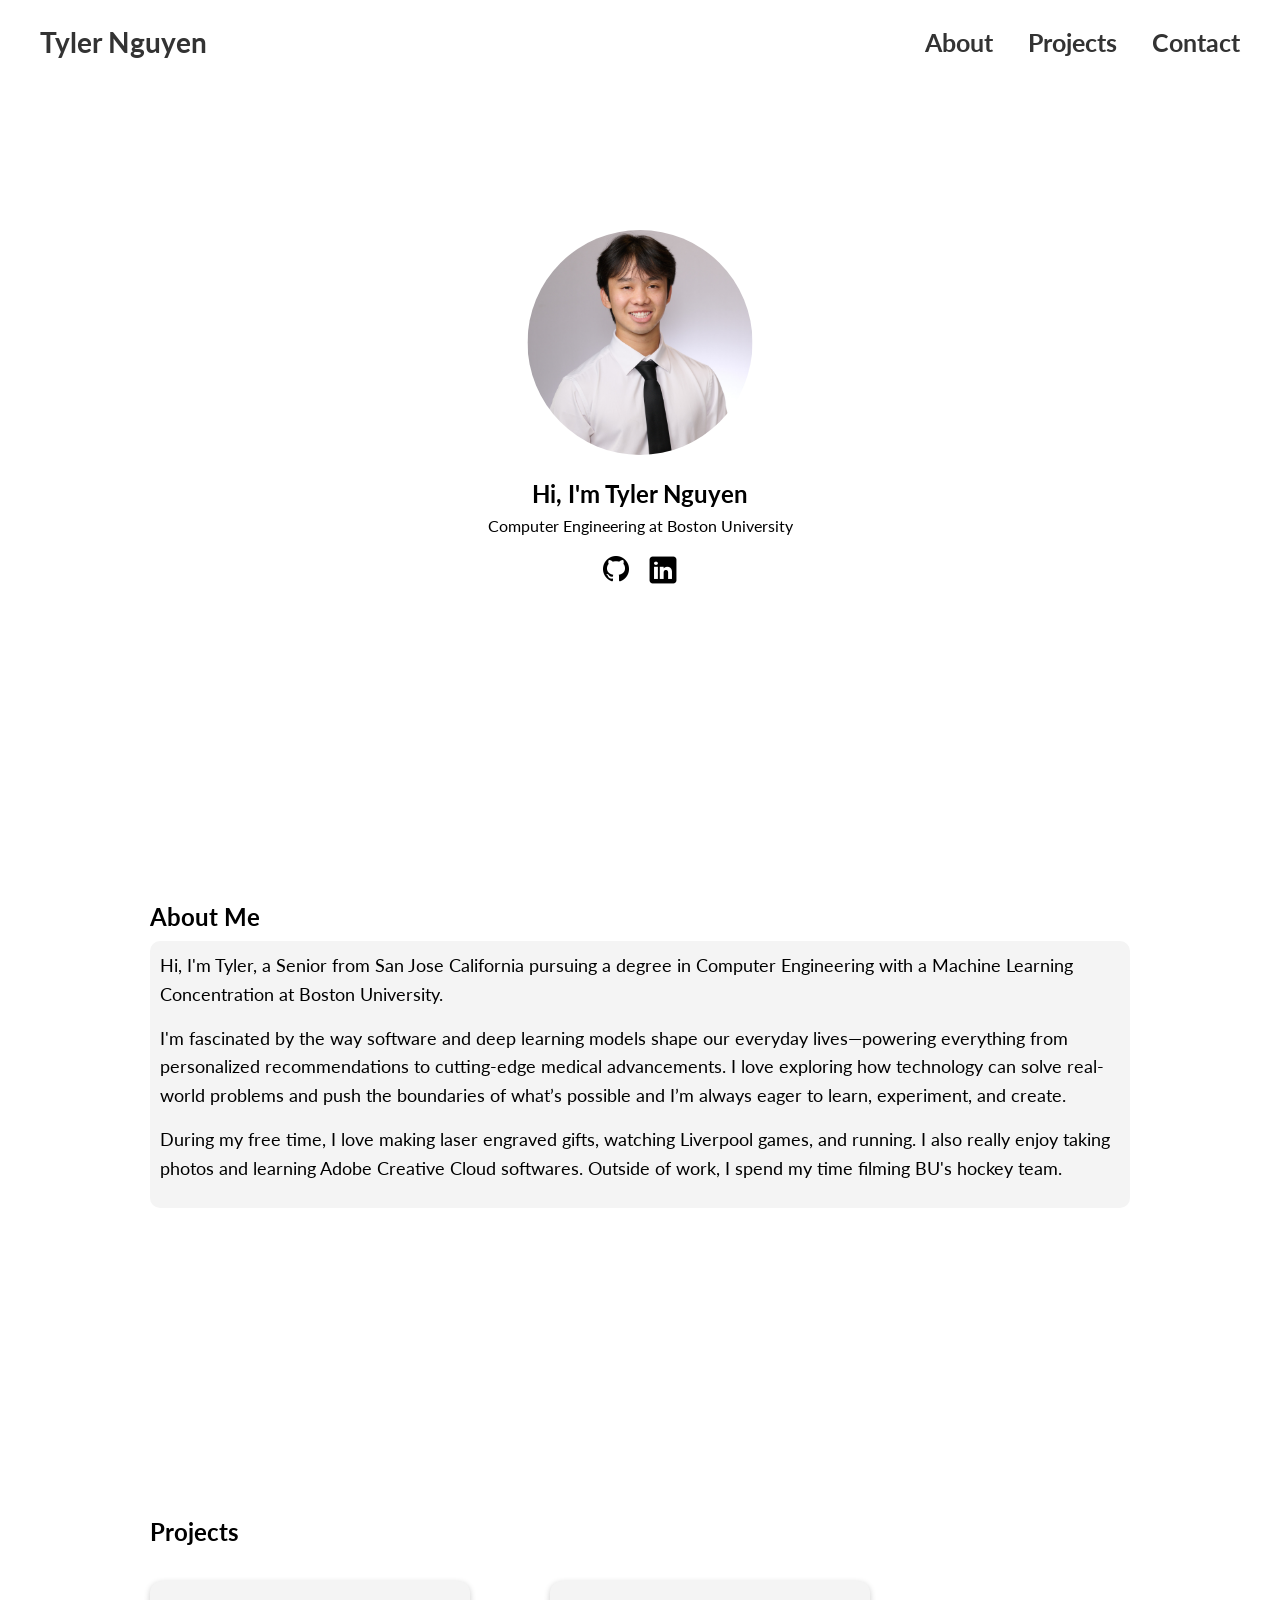
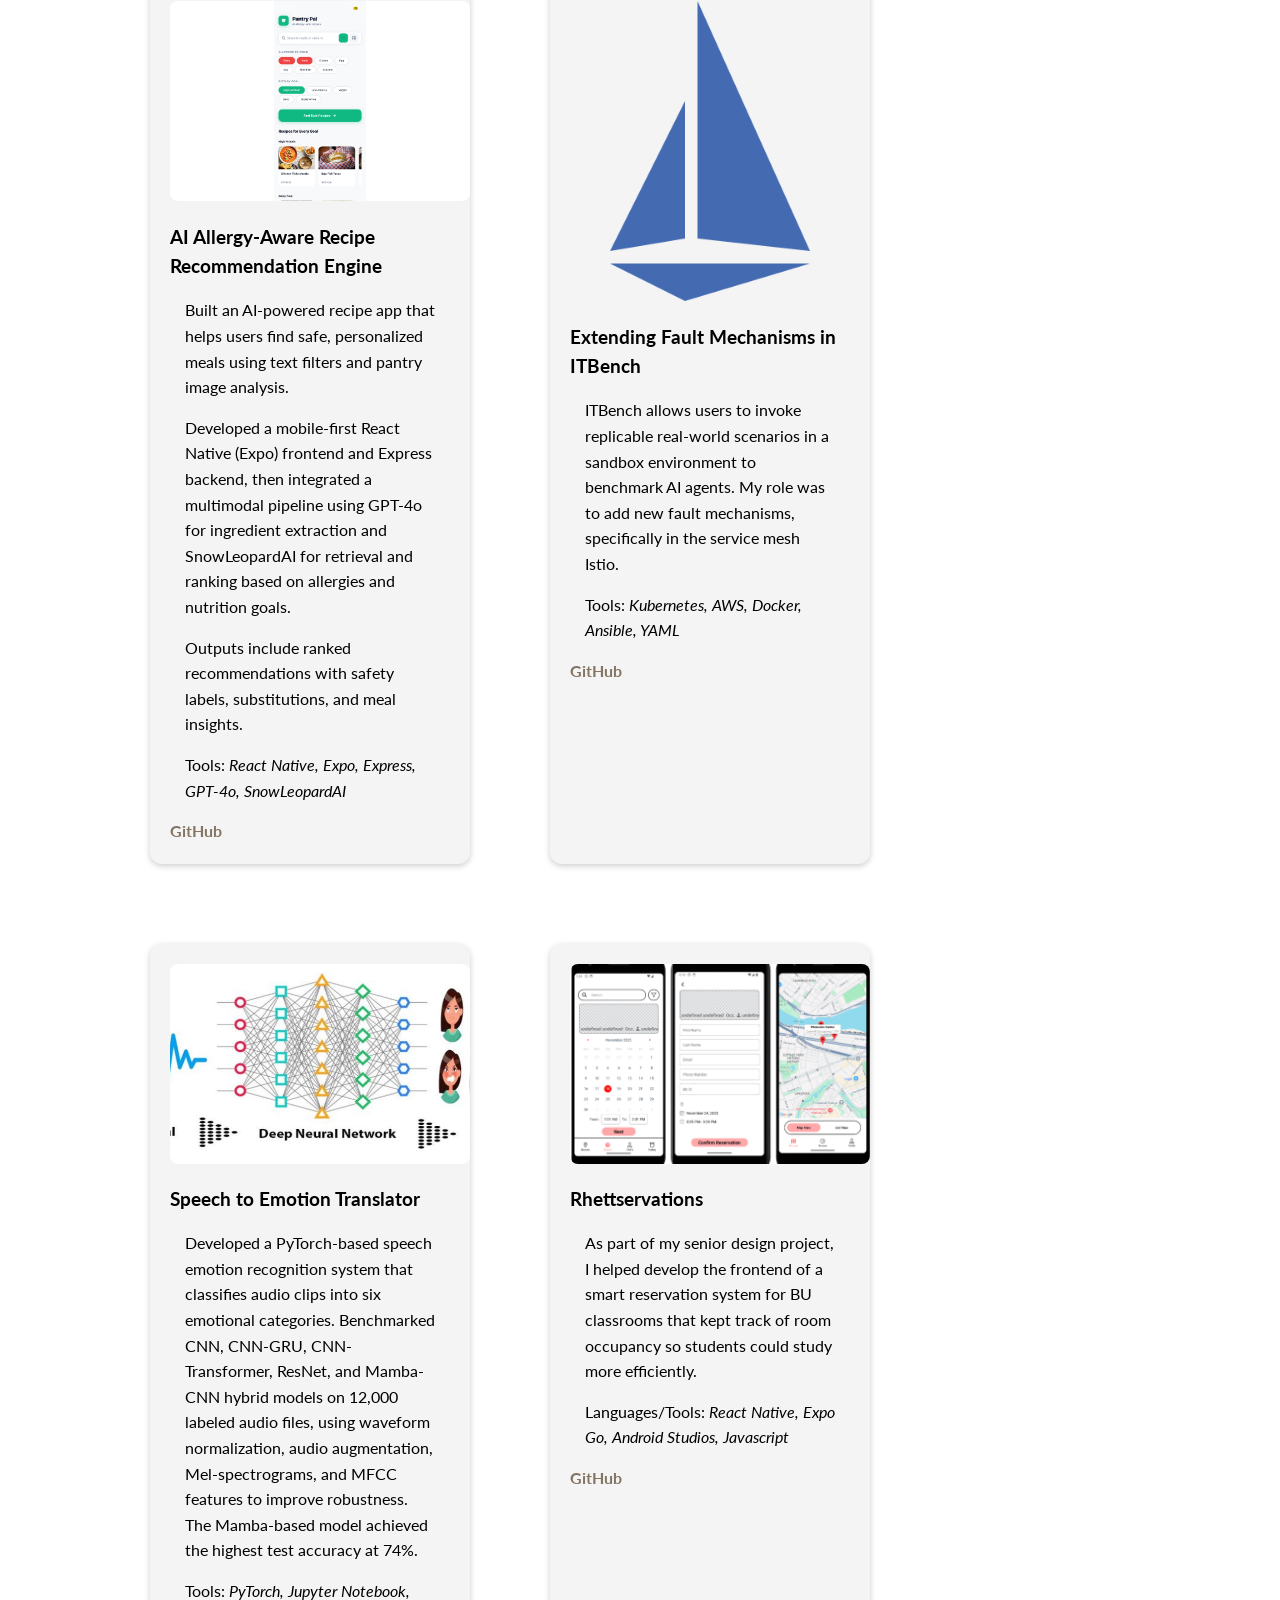
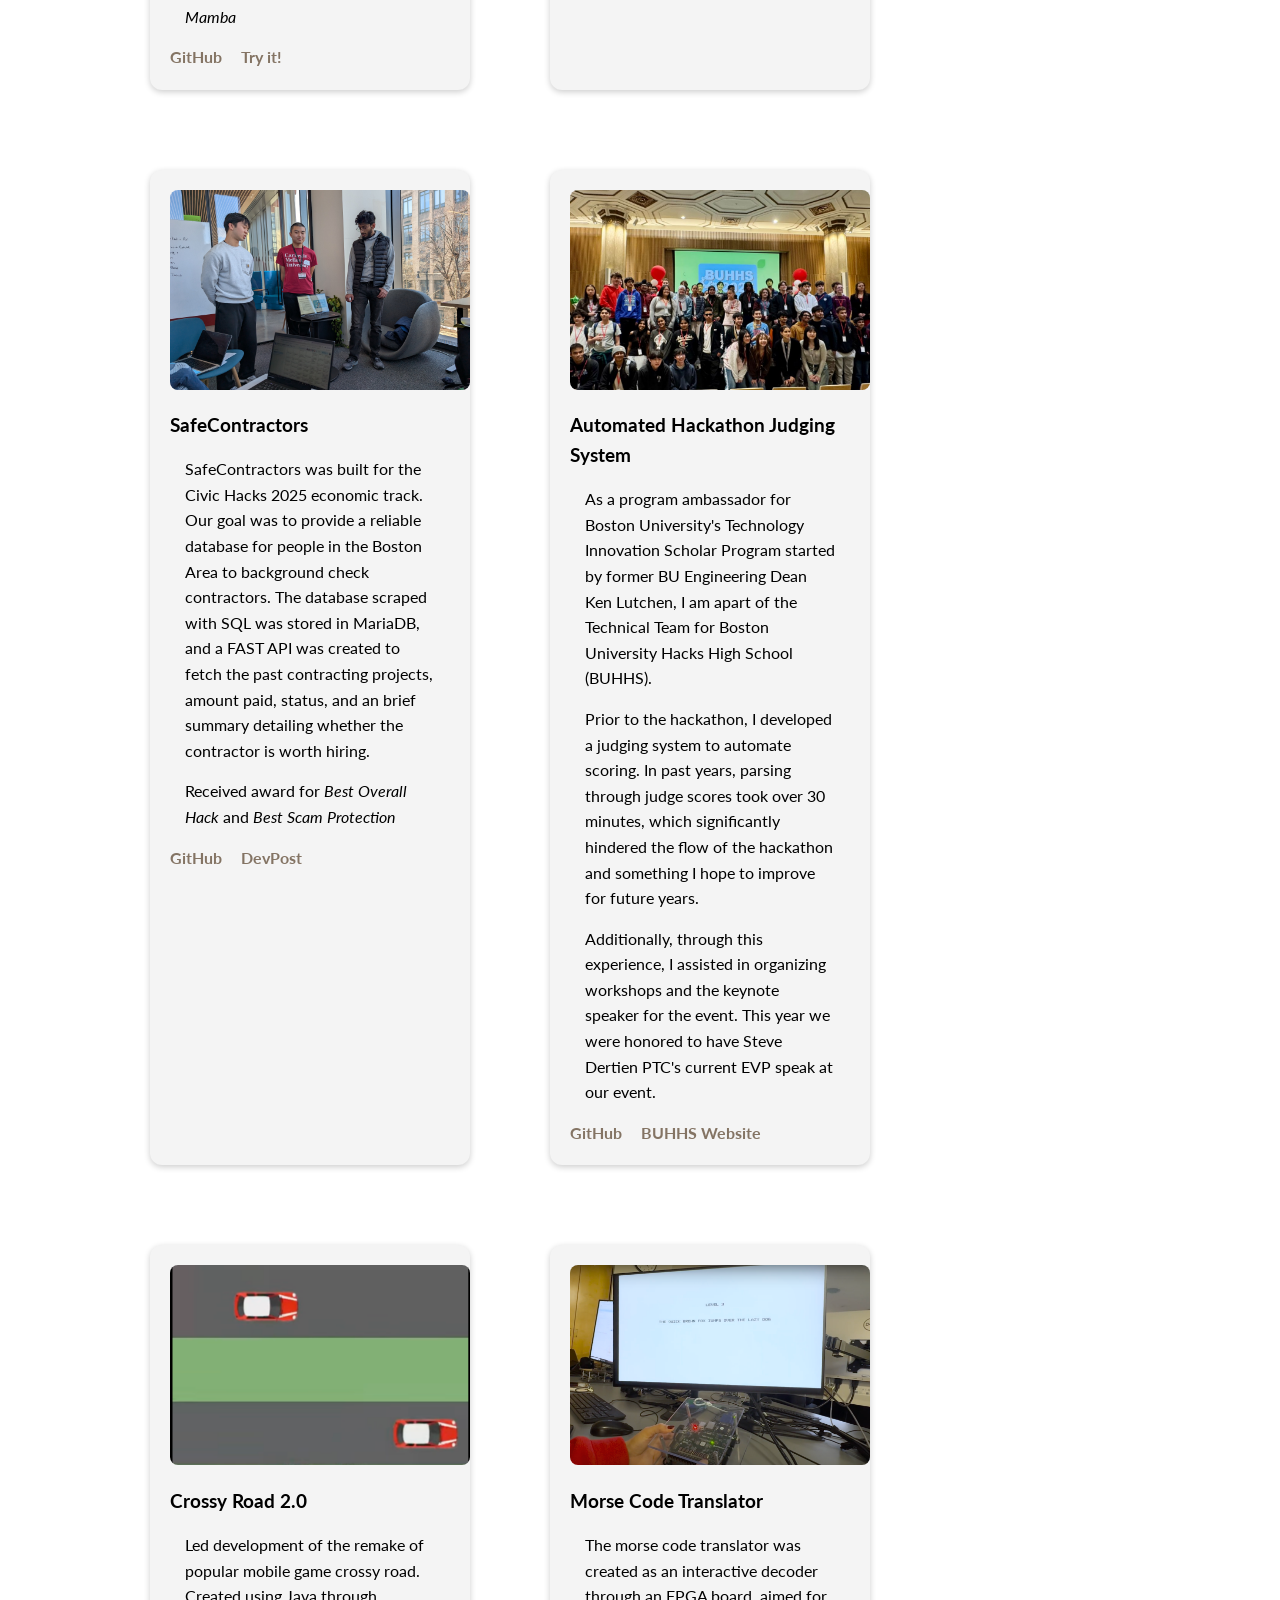
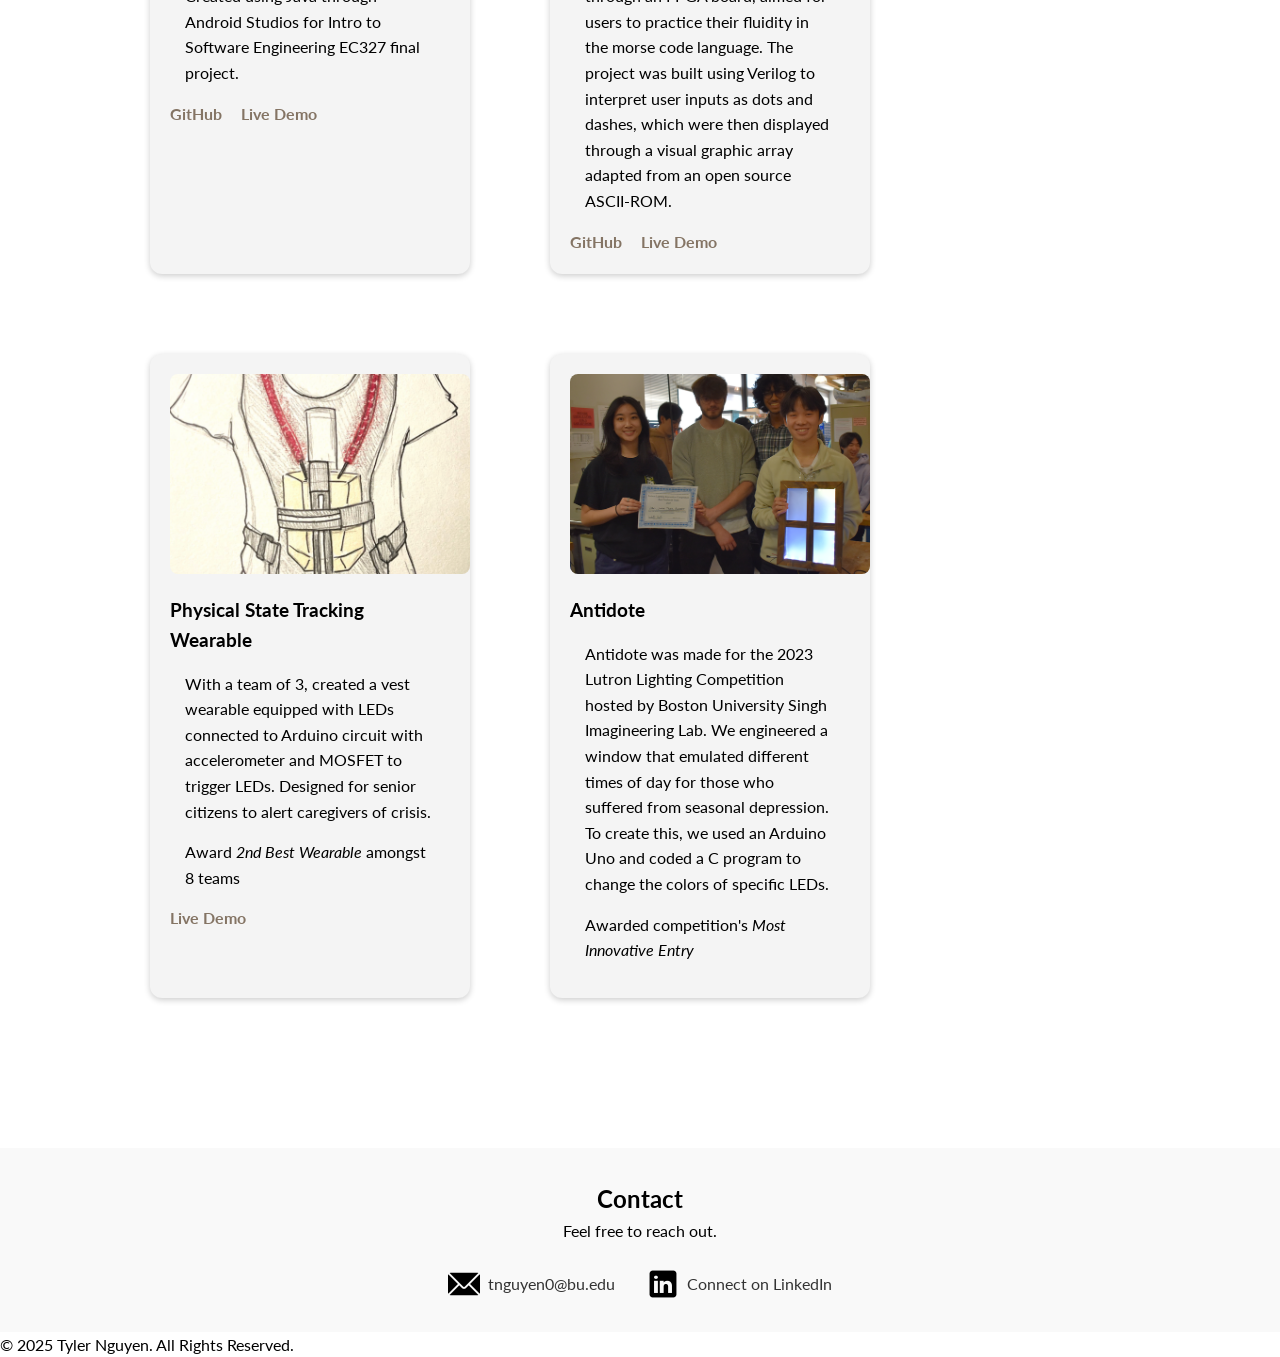
==== commit 022d0ac5: "project description update // s2e" ====
--- a/index.html
+++ b/index.html
@@ -100,7 +100,7 @@
         <img src="images/project_SER.png" alt="Project 1" class="project-image">
         <div class="project-info">
           <h3>Speech to Emotion Translator</h3>
-          <p>As part of my senior design project, I helped develop the frontend of a smart reservation system for BU classrooms that kept track of room occupancy so students could study more efficiently.</p>
+          <p>Developed a PyTorch-based speech emotion recognition system that classifies audio clips into six emotional categories. Benchmarked CNN, CNN-GRU, CNN-Transformer, ResNet, and Mamba-CNN hybrid models on 12,000 labeled audio files, using waveform normalization, audio augmentation, Mel-spectrograms, and MFCC features to improve robustness. The Mamba-based model achieved the highest test accuracy at 74%.</p>
           <p>Tools: <i>PyTorch, Jupyter Notebook, Mamba</i></p>
           <div class="project-links">
             <a href="https://github.com/Anish701/EC523-Speech-Emotion-Recognition.git" target="_blank">GitHub</a>
